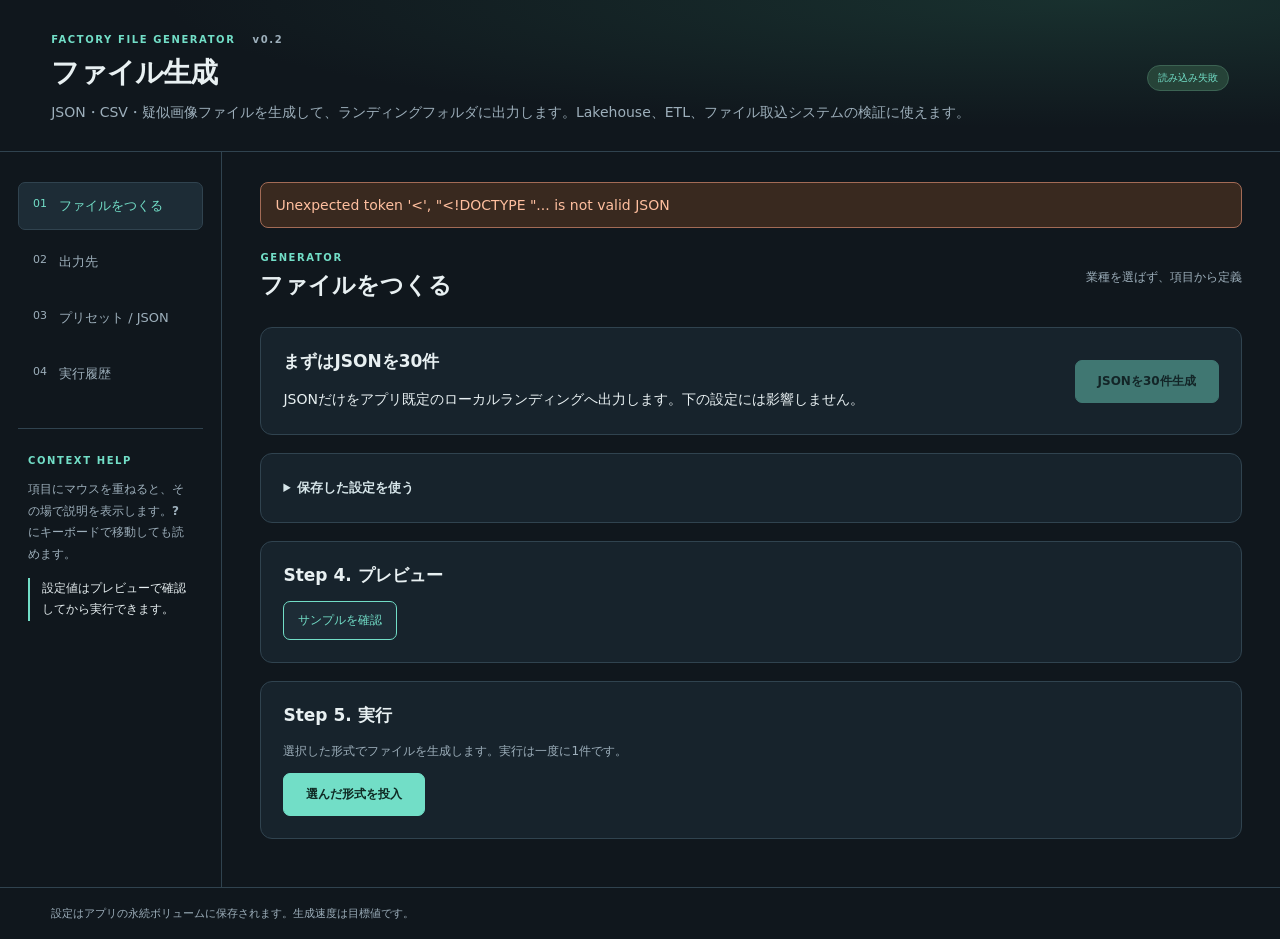
==== static/index.html @ d1dd8cc4 "ファイル投入形式を独立選択できるようにする" ====
<!doctype html>
<html lang="ja">
  <!-- 読解: 文字コード・表示幅・共通CSSと遅延実行JSを宣言する。本文の設定値や認証情報はここへ埋め込まない。 --><head>
    <meta charset="utf-8" />
    <meta name="viewport" content="width=device-width,initial-scale=1" />
    <title>Factory File Generator</title>
    <link rel="stylesheet" href="/static/style.css" />
    <script src="/static/app.js" defer></script>
  </head>
  <body>
    <!-- 読解: ツール名と接続表示の領域。health表示はブラウザーが取得した状態で更新する。 --><header>
      <div>
        <span class="eyebrow"
          >FACTORY FILE GENERATOR <span class="version">v0.2</span></span
        >
        <h1 id="title">ファイル生成</h1>
        <p id="subtitle">JSON・CSV・疑似画像ファイルを生成して、ランディングフォルダに出力します。Lakehouse、ETL、ファイル取込システムの検証に使えます。</p>
      </div>
      <span id="health" class="badge">接続中</span>
    </header>
    <div class="layout">
      <!-- 読解: data-tabと画面IDの対応で切り替えるナビと説明欄。実処理の開始とは分離する。 --><aside>
        <nav aria-label="メインメニュー">
          <button class="nav active" data-tab="generate">
            01 <span>ファイルをつくる</span></button
          ><button class="nav" data-tab="connections">
            02 <span>出力先</span></button
          ><button class="nav" data-tab="presets">
            03 <span>プリセット / JSON</span></button
          ><button class="nav" data-tab="history">
            04 <span>実行履歴</span>
          </button>
        </nav>
        <div class="aside-note">
          <span class="eyebrow">CONTEXT HELP</span>
          <p>
            項目にマウスを重ねると、その場で説明を表示します。<b>?</b>
            にキーボードで移動しても読めます。
          </p>
          <p id="contextHelp">設定値はプレビューで確認してから実行できます。</p>
        </div>
      </aside>
      <main>
        <!-- 読解: 非同期操作の成功・失敗通知を支援技術にも伝える。初期状態では空にしておく。 --><div id="notice" role="status" aria-live="polite"></div>
        <!-- 読解: プリセット読込み・動的生成条件・プレビュー・実行受付をまとめる。プレビューと投入を別ボタンにする。 --><section id="generate" class="tab active">
          <div class="section-head">
            <div>
              <span class="eyebrow">GENERATOR</span>
              <h2>ファイルをつくる</h2>
            </div>
            <span class="muted">業種を選ばず、項目から定義</span>
          </div>
          <div class="card quickstart">
            <div>
              <h3>まずはJSONを30件</h3>
              <p>JSONだけをアプリ既定のローカルランディングへ出力します。下の設定には影響しません。</p>
            </div>
            <button id="quickstart" class="primary" type="button" disabled>
              JSONを30件生成
            </button>
          </div>
          <details class="card">
            <summary>保存した設定を使う</summary>
          <div class="toolbar">
            <label
              class="compact hint"
              data-help="保存済みプリセットを読み込みます。画面の編集中の設定は置き換わります。"
              >プリセット<select id="presetSelect"></select></label
            ><button id="loadPreset">読み込む</button
            ><button id="resetRun" class="ghost">初期値</button
            ><button id="toPreset" class="ghost">この設定を保存…</button>
          </div>
          <p id="presetDetails" class="note" aria-live="polite"></p>
          </details>
          <!-- 読解: スキーマからJavaScriptが生成欄を構築する空の受け皿。既定のブラウザー送信ではなく操作関数で検証する。 --><form id="runForm" novalidate><div id="runEditor"></div></form>
          <section class="card" aria-labelledby="previewStep">
            <h3 id="previewStep">Step 4. プレビュー</h3>
            <p id="selectionSummary" class="muted" aria-live="polite"></p>
            <button id="preview" class="secondary" type="button">
              サンプルを確認
            </button>
            <div id="previewPanel" hidden>
              <h4>入力データのサンプル <span class="badge">書き込みなし</span></h4>
              <p id="previewNote"></p>
              <div id="previewFormats"></div>
              <div id="previewTable" class="table-scroll"></div>
              <details>
                <summary>生成条件とサンプルの詳細</summary>
                <pre id="previewJson"></pre>
              </details>
            </div>
          </section>
          <section class="card" aria-labelledby="runStep">
            <h3 id="runStep">Step 5. 実行</h3>
            <p class="muted">選択した形式でファイルを生成します。実行は一度に1件です。</p>
            <button id="start" class="primary" type="button">選んだ形式を投入</button>
          </section>
          <!-- 読解: 非同期ジョブの保存済み状態を表示する。受付と完了を区別するため独立した領域にする。 --><div id="currentJob" class="card" hidden></div>
        </section>
        <!-- 読解: 保存された出力先の一覧と編集。疎通試験は保存済みIDを使い、秘密値の再表示は行わない。 --><section id="connections" class="tab">
          <div class="section-head">
            <div>
              <span class="eyebrow">OUTPUT LOCATIONS</span>
              <h2>出力先プロファイル</h2>
            </div>
            <button id="newConnection">＋ 新しい出力先</button>
          </div>
          <p class="intro">
            出力先ごとに認証・通信条件を保存。実行プリセットとは分けて管理します。
          </p>
          <div id="connectionList" class="profile-list"></div>
          <div class="card">
            <div class="section-head">
              <h3 id="connectionTitle">出力先の編集</h3>
              <span class="badge">認証情報は暗号化保存</span>
            </div>
            <!-- 読解: 接続方式別スキーマから編集欄を作る受け皿。認証値はサーバーへ送る入力でありHTMLへ初期埋込みしない。 --><form id="connectionForm" novalidate></form>
            <div class="actionbar">
              <button id="saveConnection" class="primary">出力先を保存</button
              ><button id="testConnection">保存済みの接続をテスト</button
              ><button id="exportConnection" class="ghost">
                認証情報なしで書き出す
              </button>
            </div>
            <p id="secretState" class="muted"></p>
          </div>
          <details class="card">
            <summary>証明書・鍵・接続設定ファイルを配置</summary>
            <p class="muted">
              ファイルはアプリのconnection-files領域へ権限600で保存します。内容は読み戻せません。同じ名前は更新します。秘密鍵を含む場合はこの永続ボリュームも保護してください。
            </p>
            <div class="grid">
              <label
                class="hint"
                data-help="証明書PEMやSFTPのknown_hostsなどを選択します。1ファイル1MiBまで。"
                >接続用ファイル <span class="help" tabindex="0">?</span
                ><input id="connectionFile" type="file" /></label
              ><label
                class="hint"
                data-help="connection-filesからの相対パス。例: ca.pem、known_hosts。空欄は元のファイル名を使用します。"
                >配置名 <span class="help" tabindex="0">?</span
                ><input id="connectionFileName" placeholder="例: ca.pem"
              /></label>
            </div>
            <div class="actionbar">
              <button id="uploadConnectionFile">ファイルを配置</button
              ><span id="connectionFileResult" class="muted"></span>
            </div>
          </details>
          <!-- 読解: 選択した方式の注意事項を表示するだけの領域。接続許可や検証成功の代わりにはしない。 --><div class="card note" id="destinationAdvice"></div>
        </section>
        <!-- 読解: 宣言JSONの編集・取込み・保存・書出しを分離する。画面へ適用しただけでは実行しない。 --><section id="presets" class="tab">
          <div class="section-head">
            <div>
              <span class="eyebrow">REUSABLE CONFIGURATION</span>
              <h2>プリセットをつくる</h2>
            </div>
            <button id="refreshJson" class="ghost">
              画面の設定をJSONに反映
            </button>
          </div>
          <div class="card">
            <div class="grid">
              <label
                class="hint"
                data-help="保存するプリセットのID。英数字・ハイフン・下線、64文字以内。同じIDで保存すると更新します。"
                >プリセットID <span class="help" tabindex="0">?</span
                ><input
                  id="presetId"
                  value="my-preset"
                  pattern="[A-Za-z0-9_-]{1,64}" /></label
              ><label
                class="hint"
                data-help="このJSONを別のアプリへ移す場合は、接続IDに対応する出力先プロファイルを移動先でも設定してください。認証情報は含まれません。"
                >JSONファイルから読み込む
                <span class="help" tabindex="0">?</span
                ><input
                  id="importPreset"
                  type="file"
                  accept="application/json,.json"
              /></label>
            </div>
            <label
              class="hint"
              data-help="実行条件・任意パラメーター・データ項目・出力条件を丸ごと編集できます。「JSONを画面に適用」で検証してフォームへ反映します。保存前にこの内容を検証します。"
              >プリセットJSON <span class="help" tabindex="0">?</span
              ><textarea
                id="presetJson"
                class="code"
                spellcheck="false"
                rows="24"
              ></textarea>
            </label>
            <div class="actionbar">
              <button id="applyJson">JSONを画面に適用</button
              ><button id="savePreset" class="primary">
                JSONをプリセットとして保存</button
              ><button id="exportPreset">JSONを書き出す</button>
            </div>
            <p class="muted">
              出力先のIDを参照します。パスワードやトークンは出力先画面で設定してください。
            </p>
          </div>
        </section>
        <!-- 読解: 実行履歴と、stream専用の未配送再送を表示する。履歴の読出しと再送の副作用を別操作にする。 --><section id="history" class="tab">
          <div class="section-head">
            <div>
              <span class="eyebrow">実行履歴</span>
              <h2>実行履歴</h2>
            </div>
            <button id="refreshHistory">更新</button>
          </div>
          <!-- 読解: streamツールでだけ表示する配送待ちの集計と再送条件。再送件数には上限を設定する。 --><div id="outboxPanel" class="card" hidden>
            <h3>永続 outbox</h3>
            <pre id="outboxSummary"></pre>
            <div class="toolbar">
              <label>出力先<select id="retryConnection"></select></label
              ><label
                class="hint"
                data-help="この出力先の未配送データだけを再送します。上限1〜1000000件。初回送信時の本文形式とrecord_keyを維持します。"
                >再送上限件数<input
                  id="retryLimit"
                  type="number"
                  value="1000"
                  min="1"
                  max="1000000" /></label
              ><button id="retryOutbox">未配送分を再送</button>
            </div>
            <p class="muted">
              応答が失われた際は重複し得ます。受信側でrecord_keyによる重複排除を行ってください。
            </p>
          </div>
          <div id="historyList"></div>
        </section>
      </main>
    </div>
    <!-- 読解: 共通の文脈ヘルプを表示する浮動領域。非表示時は本文の操作を妨げない。 --><div id="tooltip" role="tooltip" hidden></div>
    <!-- 読解: 接続と生成を利用者が管理する前提を示す固定の案内。実行結果の証明ではない。 --><footer>
      設定はアプリの永続ボリュームに保存されます。生成速度は目標値です。
    </footer>
  </body>
</html>
---- static/style.css ----
/* 読解: 色・文字・寸法の共通基準。変数を介して各画面の見た目を揃える。 */:root {
  color-scheme: dark;
  --bg: #10171d;
  --panel: #17232c;
  --panel2: #1d2c36;
  --line: #30434f;
  --ink: #e8f0f2;
  --muted: #9dafbb;
  --accent: #72dec7;
  --warn: #f7c783;
  font-family: Inter, "Noto Sans JP", system-ui, sans-serif;
  font-size: 14px;
}
/* 読解: 幅と余白の計算をborder-boxへ統一し、入力欄のはみ出しを抑える。 */* {
  box-sizing: border-box;
}
body {
  margin: 0;
  background: var(--bg);
  color: var(--ink);
}
/* 読解: ヘッダーの情報階層と見出し。状態表示はDOM側で変更する。 */header {
  padding: 30px 4vw 26px;
  border-bottom: 1px solid var(--line);
  display: flex;
  justify-content: space-between;
  align-items: center;
  background: radial-gradient(ellipse at 85% 0, #20473e88, transparent 60%);
}
h1 {
  font-size: 28px;
  letter-spacing: -0.04em;
  margin: 8px 0;
}
h2 {
  font-size: 23px;
  margin: 6px 0;
}
h3 {
  font-size: 17px;
  margin: 0 0 14px;
}
p {
  line-height: 1.8;
}
.eyebrow {
  font-size: 10px;
  letter-spacing: 0.16em;
  color: var(--accent);
  font-weight: 700;
}
.version {
  margin-left: 12px;
  color: var(--muted);
}
header p {
  margin: 0;
  color: var(--muted);
}
/* 読解: ナビと本文の全体配置。狭い画面の変更は末尾のmedia条件で上書きする。 */.layout {
  display: grid;
  grid-template-columns: 222px minmax(0, 1fr);
  max-width: 1500px;
  margin: auto;
}
aside {
  padding: 30px 18px;
  border-right: 1px solid var(--line);
}
/* 読解: タブナビの配置と選択状態。activeはJavaScriptから付け替える。 */nav {
  display: grid;
  gap: 8px;
}
.nav {
  display: flex;
  gap: 12px;
  padding: 14px;
  text-align: left;
  border: 1px solid transparent;
  background: none;
  color: var(--muted);
  font-size: 11px;
}
.nav span {
  font-size: 13px;
}
.nav.active {
  background: var(--panel2);
  border-color: var(--line);
  color: var(--accent);
}
.aside-note {
  border-top: 1px solid var(--line);
  margin-top: 30px;
  padding: 24px 10px;
  color: var(--muted);
  font-size: 12px;
}
#contextHelp {
  color: var(--ink);
  border-left: 2px solid var(--accent);
  padding-left: 12px;
  overflow-wrap: anywhere;
}
main {
  padding: 30px clamp(16px, 3vw, 42px);
  min-width: 0;
}
/* 読解: セクション見出し・カード・入力グリッドの共通レイアウト。 */.section-head {
  display: flex;
  justify-content: space-between;
  align-items: center;
  gap: 16px;
  margin-bottom: 20px;
}
.card {
  padding: 22px;
  background: var(--panel);
  border: 1px solid var(--line);
  border-radius: 12px;
  margin-bottom: 18px;
}
.grid {
  display: grid;
  grid-template-columns: repeat(auto-fit, minmax(min(230px, 100%), 1fr));
  gap: 18px;
}
.control {
  min-width: 0;
}
label,
.field-label {
  display: block;
  font-size: 12px;
  font-weight: 500;
  color: #c7d6dc;
}
/* 読解: 入力部品の基礎表示。型ごとの例外とfocus・invalid表示を後続で補う。 */input,
select,
textarea {
  width: 100%;
  border: 1px solid var(--line);
  border-radius: 6px;
  background: #0e1a23;
  color: var(--ink);
  padding: 11px;
  margin-top: 8px;
  font: inherit;
  font-size: 13px;
  min-width: 0;
}
input[type="checkbox"] {
  width: 18px;
  height: 18px;
  margin: 0 8px 0 0;
  accent-color: var(--accent);
  vertical-align: middle;
}
input[type="file"] {
  padding: 8px;
}
textarea {
  resize: vertical;
  line-height: 1.6;
  font-family: ui-monospace, SFMono-Regular, monospace;
}
/* 読解: キーボード操作時の焦点と不正入力を視覚化し、通常状態と区別する。 */input:focus,
select:focus,
textarea:focus,
button:focus-visible,
.help:focus {
  outline: 2px solid var(--accent);
  outline-offset: 2px;
}
input:invalid,
textarea:invalid {
  border-color: #da826c;
}
/* 読解: 操作ボタンの基本形とhover・disabled状態。実際の多重実行抑止はJavaScript側が担う。 */button {
  cursor: pointer;
  background: var(--panel2);
  border: 1px solid var(--line);
  border-radius: 7px;
  color: var(--ink);
  padding: 10px 14px;
  font: inherit;
  font-size: 12px;
  white-space: normal;
}
button:hover {
  border-color: var(--accent);
  color: var(--accent);
}
button:disabled {
  opacity: 0.45;
  cursor: wait;
}
/* 読解: 主操作・補助操作・危険操作の強調差を定義する。見た目だけで権限を変えない。 */.primary {
  background: var(--accent);
  color: #0f2923;
  font-weight: 700;
  border-color: var(--accent);
  padding: 12px 22px;
}
.primary:hover {
  background: #a6f4e3;
  color: #0f2923;
}
.secondary {
  border-color: var(--accent);
  color: var(--accent);
}
.ghost {
  background: transparent;
  color: var(--muted);
}
.danger {
  color: #ffa58e;
}
/* 読解: 操作列の折返しとコンパクト入力の幅をまとめ、画面幅に追従させる。 */.toolbar,
.actionbar {
  display: flex;
  align-items: end;
  gap: 12px;
  flex-wrap: wrap;
}
.actionbar {
  margin: 20px 0;
  align-items: center;
}
.toolbar .compact {
  min-width: 220px;
  flex: 1;
}
.toolbar select {
  margin-top: 5px;
}
.toolbar label {
  flex: 1;
  min-width: 150px;
}
.muted {
  color: var(--muted);
  font-size: 12px;
  line-height: 1.7;
}
.intro {
  color: var(--muted);
  margin-top: -8px;
}
.badge {
  display: inline-block;
  background: #264338;
  color: var(--accent);
  border: 1px solid #3c6353;
  border-radius: 24px;
  font-size: 10px;
  padding: 5px 10px;
  white-space: nowrap;
}
/* 読解: 選択されたタブだけを表示する。非表示はデータ消去や処理停止を意味しない。 */.tab {
  display: none;
}
.tab.active {
  display: block;
}
/* 読解: ヘルプの操作点と浮動説明を表示する。マウス以外の焦点操作も併用する。 */.help {
  display: inline-flex;
  align-items: center;
  justify-content: center;
  border: 1px solid #5c7482;
  color: var(--muted);
  width: 16px;
  height: 16px;
  border-radius: 50%;
  font-size: 10px;
  margin-left: 6px;
  cursor: help;
}
.hint {
  position: relative;
}
.hint:hover > .field-label,
.hint:hover > label {
  color: var(--accent);
}
#tooltip {
  position: fixed;
  z-index: 1000;
  background: #e0f2ec;
  color: #17362d;
  border: 1px solid var(--accent);
  padding: 15px 17px;
  border-radius: 9px;
  box-shadow: 0 8px 40px #0008;
  max-width: min(390px, calc(100vw - 24px));
  font-size: 12px;
  line-height: 1.8;
  white-space: pre-wrap;
  overflow-wrap: anywhere;
  pointer-events: none;
}
/* 読解: 折畳み説明と項目編集カードの見出し・操作列を整える。 */details > summary {
  cursor: pointer;
  color: #d6e5e9;
  font-weight: 600;
  font-size: 13px;
  line-height: 1.8;
}
details[open] > summary {
  margin-bottom: 20px;
}
.subsection {
  grid-column: 1/-1;
  border-top: 1px solid var(--line);
  padding-top: 18px;
}
.field-card {
  border: 1px solid var(--line);
  border-radius: 8px;
  padding: 16px;
  margin-bottom: 12px;
  background: #121e27;
}
.field-head {
  display: grid;
  grid-template-columns: 1.2fr 1fr 1.25fr auto;
  gap: 12px;
  align-items: end;
  margin-bottom: 14px;
}
.field-actions {
  display: flex;
  gap: 5px;
  padding-bottom: 2px;
}
.field-actions button {
  padding: 9px;
}
.field-list {
  margin-top: 18px;
}
.json-hint {
  font-size: 10px;
  color: var(--muted);
  margin-top: 5px;
}
.checklabel {
  display: flex;
  align-items: center;
  margin: 12px 0;
  font-size: 12px;
}
/* 読解: 接続プロファイル一覧と選択表示。選択クラスはクライアント状態から反映する。 */.profile-list {
  display: grid;
  grid-template-columns: repeat(auto-fill, minmax(220px, 1fr));
  gap: 12px;
  margin-bottom: 20px;
}
.profile {
  padding: 15px;
  display: flex;
  flex-direction: column;
  gap: 10px;
  text-align: left;
}
.profile.active {
  border-color: var(--accent);
  background: #203930;
}
/* 読解: JSONなど整形済み出力の空白を保ち、横長の内容をスクロール可能にする。 */pre {
  font-size: 12px;
  line-height: 1.7;
  white-space: pre-wrap;
  overflow-wrap: anywhere;
  max-height: 500px;
  overflow: auto;
  background: #0c161e;
  border-radius: 6px;
  padding: 16px;
}
.code {
  font-size: 12px;
  tab-size: 2;
}
/* 読解: プレビュー表の横幅を制限せず、外側でスクロールを受け持つ。 */.table-scroll {
  overflow: auto;
  max-height: 350px;
}
table {
  border-collapse: collapse;
  width: 100%;
  font-size: 12px;
}
th,
td {
  text-align: left;
  padding: 10px;
  border-bottom: 1px solid var(--line);
  white-space: nowrap;
  max-width: 360px;
  overflow: hidden;
  text-overflow: ellipsis;
}
th {
  color: var(--accent);
  font-size: 11px;
}
/* 読解: 通知に内容がある場合だけ枠を表示し、error状態では失敗色へ切り替える。 */#notice:not(:empty) {
  border: 1px solid #527167;
  background: #1c352c;
  color: #b5f6dc;
  border-radius: 8px;
  padding: 14px;
  margin-bottom: 20px;
  white-space: pre-wrap;
  overflow-wrap: anywhere;
}
#notice.error {
  border-color: #a36b56;
  background: #39291f;
  color: #ffbf9f;
}
/* 読解: 進捗バーと統計表示。表示用割合は実行結果の意味と区別する。 */.job-progress {
  height: 6px;
  background: #0b171d;
  border-radius: 6px;
  overflow: hidden;
  margin: 14px 0;
}
.job-progress > div {
  height: 100%;
  background: var(--accent);
}
.stats {
  display: flex;
  gap: 30px;
  flex-wrap: wrap;
}
.stats b {
  display: block;
  font-size: 24px;
  color: var(--accent);
  margin-top: 5px;
}
.note {
  color: var(--muted);
  font-size: 12px;
  line-height: 1.8;
}
/* 読解: 固定案内と認証情報状態の文字表現を整える。 */footer {
  border-top: 1px solid var(--line);
  padding: 18px 4vw;
  color: var(--muted);
  font-size: 11px;
}
#secretState {
  overflow-wrap: anywhere;
}
[hidden] {
  display: none !important;
}
/* 読解: 十分な横幅では編集項目を多列化する。基礎ルールの宣言を変更せず条件付きで上書きする。 */@media (min-width: 1100px) {
  .grid {
    grid-template-columns: repeat(3, minmax(0, 1fr));
  }
}
/* 読解: 狭い画面ではナビ・操作列・フォームを縦寄せにし、横溢れを抑える。 */@media (max-width: 760px) {
  header {
    padding: 20px;
  }
  h1 {
    font-size: 23px;
  }
  .layout {
    display: block;
  }
  aside {
    padding: 12px 16px;
    border-right: 0;
    border-bottom: 1px solid var(--line);
  }
  nav {
    display: flex;
    overflow-x: auto;
  }
  .nav {
    padding: 10px;
    flex-shrink: 0;
  }
  .nav span {
    font-size: 11px;
  }
  .aside-note {
    display: none;
  }
  main {
    padding: 22px 16px;
  }
  .section-head {
    align-items: start;
  }
  .section-head > .muted {
    display: none;
  }
  .card {
    padding: 16px;
  }
  .field-head {
    grid-template-columns: 1fr 1fr;
  }
  .field-head > .control:first-child {
    grid-column: 1/-1;
  }
  .field-actions {
    grid-column: 1/-1;
  }
  .toolbar {
    align-items: center;
  }
  .toolbar .compact {
    min-width: 150px;
  }
  .actionbar .muted {
    width: 100%;
  }
}

/* 読解: プリセット説明の改行を保ち、空欄や長文でもカード内で読めるようにする。 */#presetDetails {
  white-space: pre-wrap;
  border-left: 2px solid var(--accent);
  padding: 10px 18px;
  line-height: 1.9;
  background: var(--panel);
  border-radius: 6px;
}

/* 初回の出力と複数形式の選択を、狭い画面でも見失わない。 */
.quickstart {
  display: flex;
  flex-wrap: wrap;
  align-items: center;
  justify-content: space-between;
  gap: 1rem;
}
.quickstart p { margin-bottom: 0; }
.format-option {
  display: flex;
  flex-direction: row;
  align-items: center;
  gap: .5rem;
}
.format-option input { width: auto; }
#runEditor details details { margin-top: .75rem; }
#previewPanel { margin-top: 1rem; }


/* 形式ごとのチェックと単独選択を隣り合わせに置く。 */
.format-choices { grid-template-columns: repeat(auto-fit, minmax(10rem, 1fr)); }
.format-card {
  display: flex;
  flex-direction: column;
  gap: .5rem;
  padding: .75rem;
  border: 1px solid var(--line);
  border-radius: .5rem;
}
.format-preview { margin-top: .75rem; }
.format-preview h5 { margin-bottom: .25rem; }
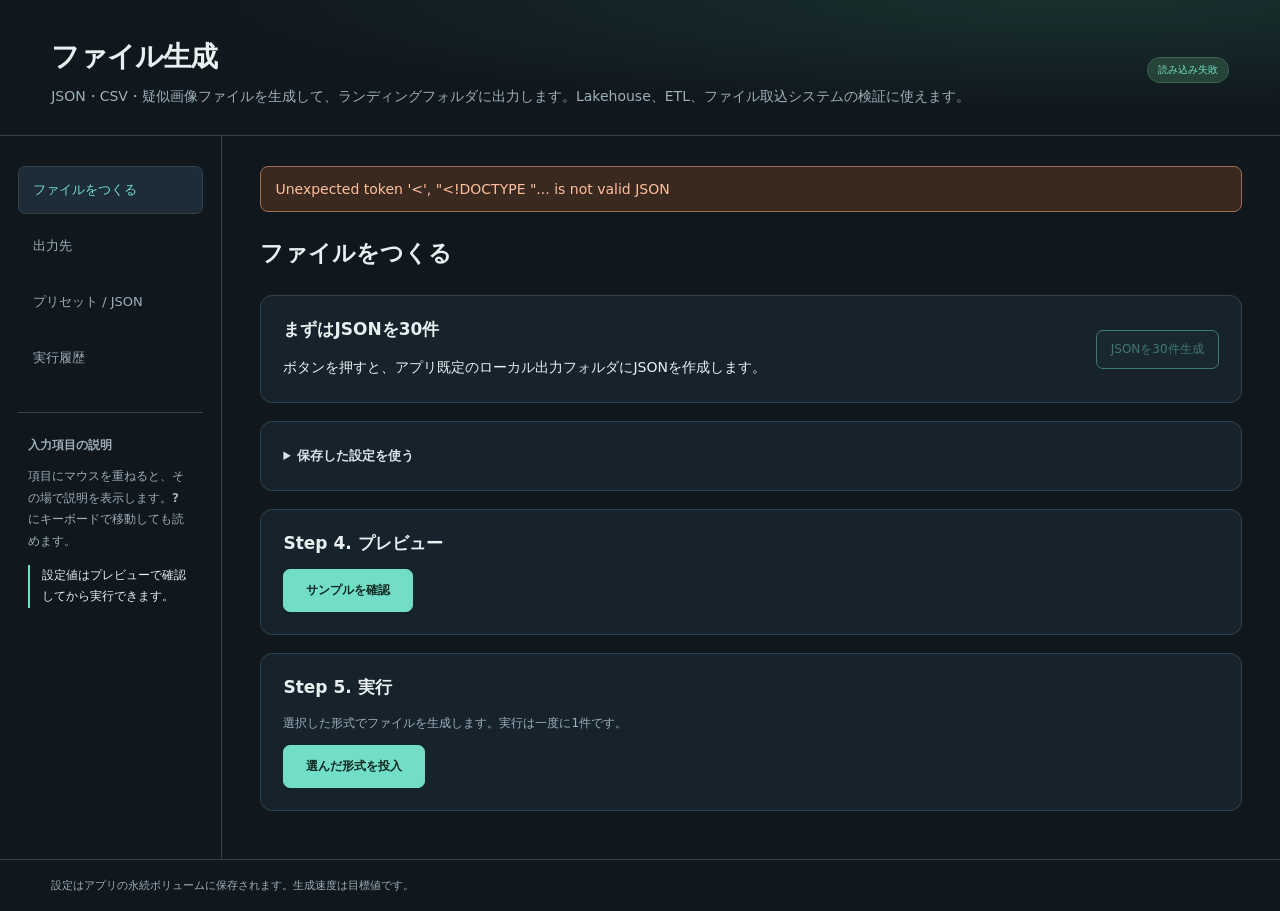
==== commit f059a29a: "基本設定と詳細設定で操作画面を整理" ====
--- a/static/index.html
+++ b/static/index.html
@@ -10,9 +10,6 @@
   <body>
     <!-- 読解: ツール名と接続表示の領域。health表示はブラウザーが取得した状態で更新する。 --><header>
       <div>
-        <span class="eyebrow"
-          >FACTORY FILE GENERATOR <span class="version">v0.2</span></span
-        >
         <h1 id="title">ファイル生成</h1>
         <p id="subtitle">JSON・CSV・疑似画像ファイルを生成して、ランディングフォルダに出力します。Lakehouse、ETL、ファイル取込システムの検証に使えます。</p>
       </div>
@@ -22,17 +19,17 @@
       <!-- 読解: data-tabと画面IDの対応で切り替えるナビと説明欄。実処理の開始とは分離する。 --><aside>
         <nav aria-label="メインメニュー">
           <button class="nav active" data-tab="generate">
-            01 <span>ファイルをつくる</span></button
+            <span>ファイルをつくる</span></button
           ><button class="nav" data-tab="connections">
-            02 <span>出力先</span></button
+            <span>出力先</span></button
           ><button class="nav" data-tab="presets">
-            03 <span>プリセット / JSON</span></button
+            <span>プリセット / JSON</span></button
           ><button class="nav" data-tab="history">
-            04 <span>実行履歴</span>
+            <span>実行履歴</span>
           </button>
         </nav>
         <div class="aside-note">
-          <span class="eyebrow">CONTEXT HELP</span>
+          <strong>入力項目の説明</strong>
           <p>
             項目にマウスを重ねると、その場で説明を表示します。<b>?</b>
             にキーボードで移動しても読めます。
@@ -45,17 +42,15 @@
         <!-- 読解: プリセット読込み・動的生成条件・プレビュー・実行受付をまとめる。プレビューと投入を別ボタンにする。 --><section id="generate" class="tab active">
           <div class="section-head">
             <div>
-              <span class="eyebrow">GENERATOR</span>
               <h2>ファイルをつくる</h2>
             </div>
-            <span class="muted">業種を選ばず、項目から定義</span>
           </div>
           <div class="card quickstart">
             <div>
               <h3>まずはJSONを30件</h3>
-              <p>JSONだけをアプリ既定のローカルランディングへ出力します。下の設定には影響しません。</p>
-            </div>
-            <button id="quickstart" class="primary" type="button" disabled>
+              <p>ボタンを押すと、アプリ既定のローカル出力フォルダにJSONを作成します。</p>
+            </div>
+            <button id="quickstart" class="secondary" type="button" disabled>
               JSONを30件生成
             </button>
           </div>
@@ -65,8 +60,8 @@
             <label
               class="compact hint"
               data-help="保存済みプリセットを読み込みます。画面の編集中の設定は置き換わります。"
-              >プリセット<select id="presetSelect"></select></label
-            ><button id="loadPreset">読み込む</button
+              >ひな型（プリセット）<select id="presetSelect"></select></label
+            ><button id="loadPreset">ひな型を読み込む</button
             ><button id="resetRun" class="ghost">初期値</button
             ><button id="toPreset" class="ghost">この設定を保存…</button>
           </div>
@@ -76,14 +71,14 @@
           <section class="card" aria-labelledby="previewStep">
             <h3 id="previewStep">Step 4. プレビュー</h3>
             <p id="selectionSummary" class="muted" aria-live="polite"></p>
-            <button id="preview" class="secondary" type="button">
+            <button id="preview" class="primary" type="button">
               サンプルを確認
             </button>
             <div id="previewPanel" hidden>
               <h4>入力データのサンプル <span class="badge">書き込みなし</span></h4>
               <p id="previewNote"></p>
               <div id="previewFormats"></div>
-              <div id="previewTable" class="table-scroll"></div>
+              <div id="previewTable" class="table-scroll" tabindex="0" role="region" aria-label="生成データの見本"></div>
               <details>
                 <summary>生成条件とサンプルの詳細</summary>
                 <pre id="previewJson"></pre>
--- a/static/style.css
+++ b/static/style.css
@@ -567,3 +567,24 @@
 }
 .format-preview { margin-top: .75rem; }
 .format-preview h5 { margin-bottom: .25rem; }
+
+.advanced-stack.grid {
+  display: block;
+}
+.advanced-stack > .card {
+  margin-bottom: 10px;
+}
+.advanced-stack > .card:last-child {
+  margin-bottom: 0;
+}
+
+@media (max-width: 520px) {
+  nav {
+    display: grid;
+    grid-template-columns: repeat(2, minmax(0, 1fr));
+  }
+  .nav {
+    min-width: 0;
+    white-space: normal;
+  }
+}
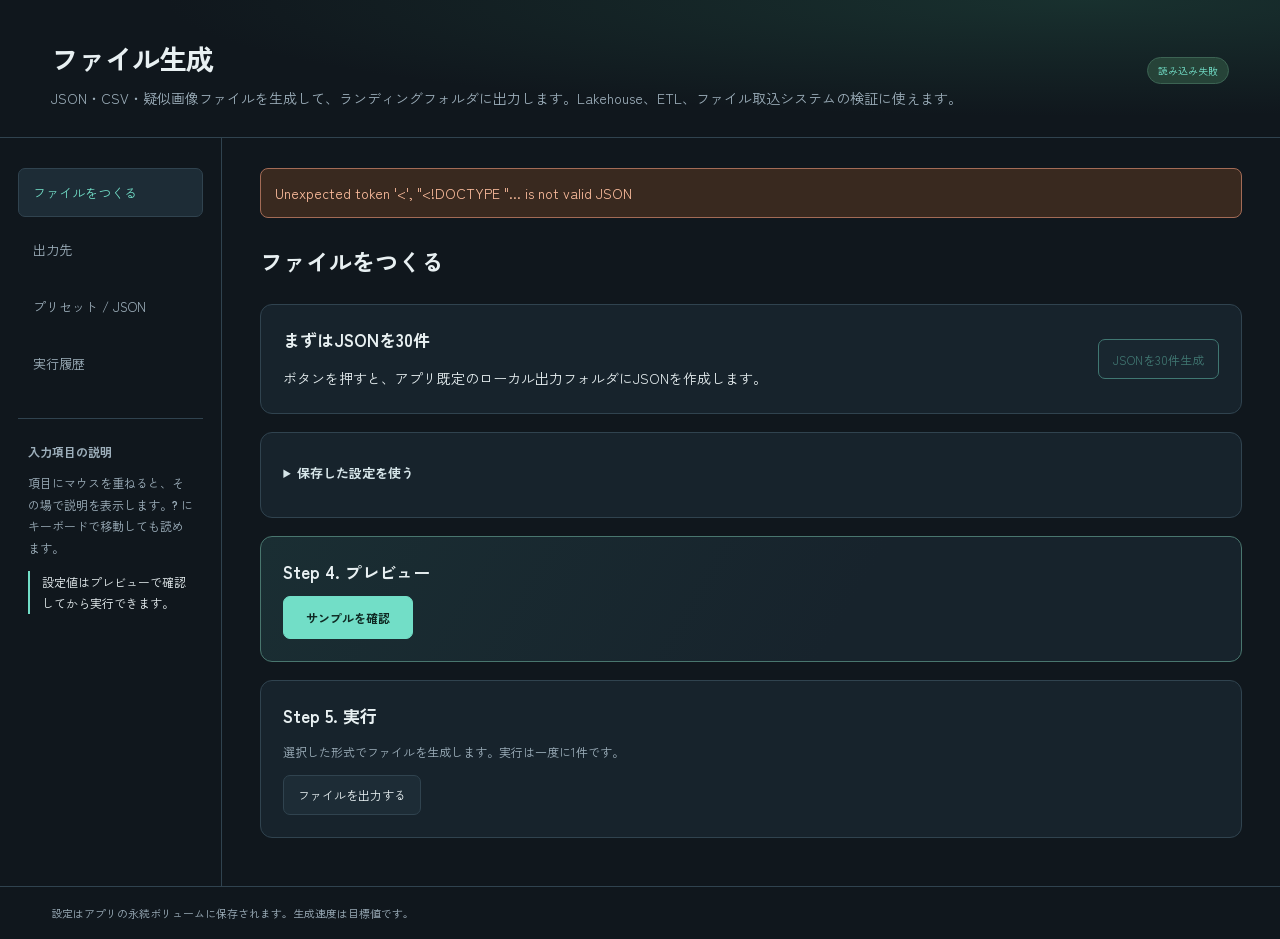
==== commit b2e89676: "注釈付き操作ガイドと日本語の画面表示を整える" ====
--- a/static/index.html
+++ b/static/index.html
@@ -68,7 +68,7 @@
           <p id="presetDetails" class="note" aria-live="polite"></p>
           </details>
           <!-- 読解: スキーマからJavaScriptが生成欄を構築する空の受け皿。既定のブラウザー送信ではなく操作関数で検証する。 --><form id="runForm" novalidate><div id="runEditor"></div></form>
-          <section class="card" aria-labelledby="previewStep">
+          <section class="card preview-step" aria-labelledby="previewStep">
             <h3 id="previewStep">Step 4. プレビュー</h3>
             <p id="selectionSummary" class="muted" aria-live="polite"></p>
             <button id="preview" class="primary" type="button">
@@ -85,10 +85,10 @@
               </details>
             </div>
           </section>
-          <section class="card" aria-labelledby="runStep">
+          <section class="card run-step" aria-labelledby="runStep">
             <h3 id="runStep">Step 5. 実行</h3>
             <p class="muted">選択した形式でファイルを生成します。実行は一度に1件です。</p>
-            <button id="start" class="primary" type="button">選んだ形式を投入</button>
+            <button id="start" type="button">ファイルを出力する</button>
           </section>
           <!-- 読解: 非同期ジョブの保存済み状態を表示する。受付と完了を区別するため独立した領域にする。 --><div id="currentJob" class="card" hidden></div>
         </section>
--- a/static/style.css
+++ b/static/style.css
@@ -1,3 +1,17 @@
+@font-face {
+  font-family: "Zen Kaku Gothic New";
+  src: url("/static/fonts/zen-kaku-gothic-new-regular.woff2") format("woff2");
+  font-style: normal;
+  font-weight: 400 500;
+  font-display: swap;
+}
+@font-face {
+  font-family: "Zen Kaku Gothic New";
+  src: url("/static/fonts/zen-kaku-gothic-new-bold.woff2") format("woff2");
+  font-style: normal;
+  font-weight: 600 800;
+  font-display: swap;
+}
 /* 読解: 色・文字・寸法の共通基準。変数を介して各画面の見た目を揃える。 */:root {
   color-scheme: dark;
   --bg: #10171d;
@@ -8,7 +22,7 @@
   --muted: #9dafbb;
   --accent: #72dec7;
   --warn: #f7c783;
-  font-family: Inter, "Noto Sans JP", system-ui, sans-serif;
+  font-family: "Zen Kaku Gothic New", "Hiragino Sans", "Yu Gothic", "Meiryo", system-ui, sans-serif;
   font-size: 14px;
 }
 /* 読解: 幅と余白の計算をborder-boxへ統一し、入力欄のはみ出しを抑える。 */* {
@@ -162,7 +176,7 @@
 textarea {
   resize: vertical;
   line-height: 1.6;
-  font-family: ui-monospace, SFMono-Regular, monospace;
+  font-family: ui-monospace, SFMono-Regular, Consolas, "Zen Kaku Gothic New", "Yu Gothic", monospace;
 }
 /* 読解: キーボード操作時の焦点と不正入力を視覚化し、通常状態と区別する。 */input:focus,
 select:focus,
@@ -588,3 +602,67 @@
     white-space: normal;
   }
 }
+
+header {
+  gap: 16px;
+}
+header > div {
+  min-width: 0;
+}
+header > .badge {
+  flex-shrink: 0;
+}
+.nav {
+  min-height: 44px;
+  font-size: 13px;
+  align-items: center;
+}
+#generate button,
+#generate summary {
+  min-height: 40px;
+}
+#generate summary {
+  padding-block: 8px;
+  line-height: 1.6;
+}
+#generate summary:focus-visible,
+#generate .table-scroll:focus-visible {
+  outline: 2px solid var(--accent);
+  outline-offset: 3px;
+}
+.preview-step {
+  border-color: #49766e;
+  background: linear-gradient(120deg, #1a2e33, var(--panel) 60%);
+}
+.preview-step h3 {
+  margin-bottom: 6px;
+}
+.preview-step .muted {
+  margin-top: 0;
+}
+.run-step .actionbar {
+  margin: 12px 0;
+}
+@media (max-width: 520px) {
+  header {
+    flex-direction: column;
+    align-items: flex-start;
+    gap: 10px;
+  }
+  #generate .toolbar > label {
+    flex-basis: 100%;
+  }
+}
+
+.file-basics {
+  display: grid;
+  grid-template-columns: repeat(auto-fit, minmax(min(100%, 18rem), 1fr));
+  gap: 16px;
+  margin-bottom: 18px;
+}
+.file-basics > .card {
+  margin-bottom: 0;
+}
+.file-basics .grid {
+  grid-template-columns: minmax(0, 1fr);
+}
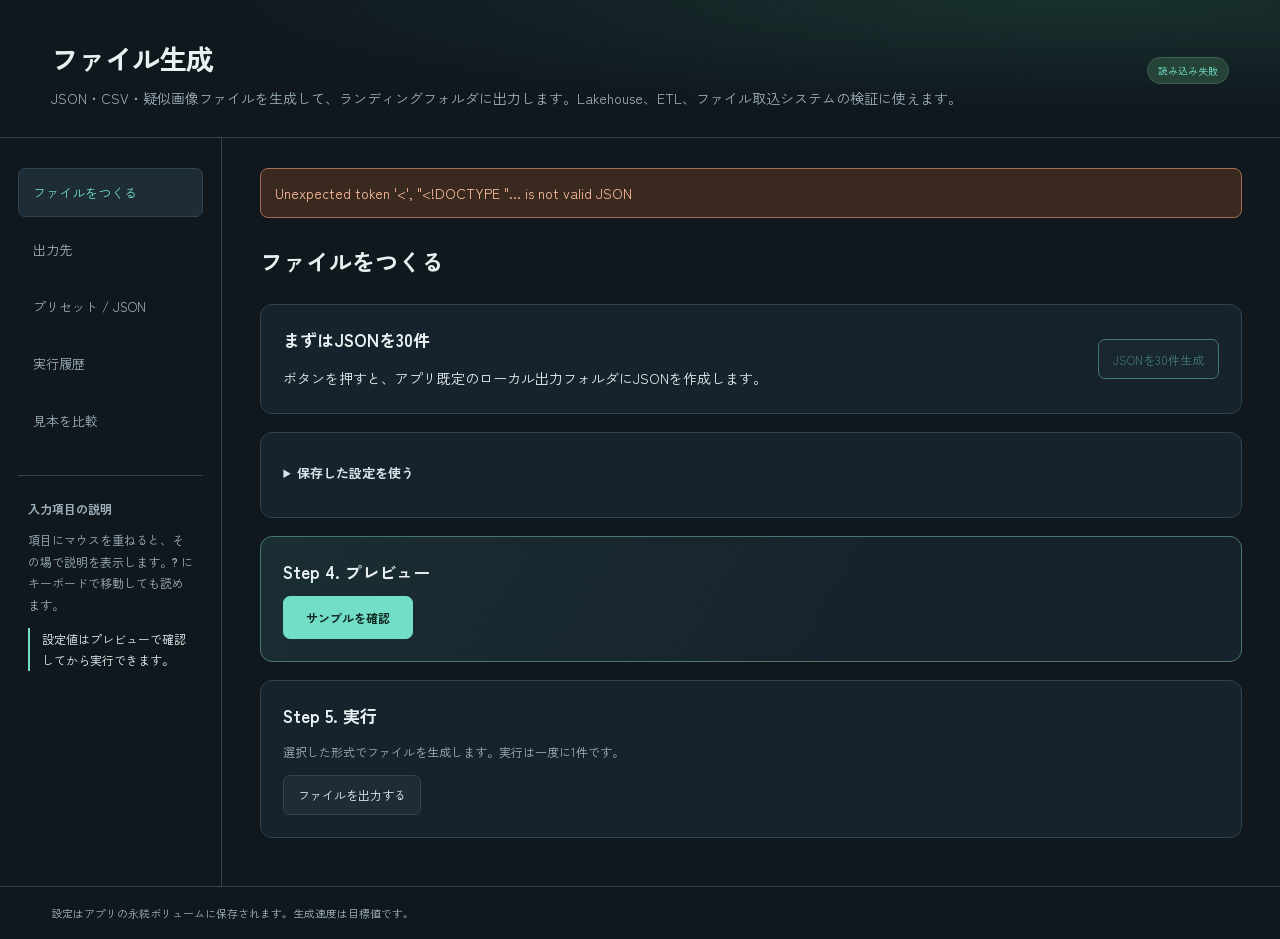
==== commit a7efae1e: "Add searchable presets and side-by-side preview comparison" ====
--- a/static/index.html
+++ b/static/index.html
@@ -5,6 +5,7 @@
     <meta name="viewport" content="width=device-width,initial-scale=1" />
     <title>Factory File Generator</title>
     <link rel="stylesheet" href="/static/style.css" />
+    <script src="/static/comparison.js" defer></script>
     <script src="/static/app.js" defer></script>
   </head>
   <body>
@@ -27,6 +28,7 @@
           ><button class="nav" data-tab="history">
             <span>実行履歴</span>
           </button>
+          <button class="nav" type="button" data-tab="comparison">見本を比較</button>
         </nav>
         <div class="aside-note">
           <strong>入力項目の説明</strong>
@@ -65,7 +67,14 @@
             ><button id="resetRun" class="ghost">初期値</button
             ><button id="toPreset" class="ghost">この設定を保存…</button>
           </div>
-          <p id="presetDetails" class="note" aria-live="polite"></p>
+          <div class="preset-scenario">
+            <strong>どんな状況のひな型か</strong>
+            <p id="presetScenario" aria-live="polite"></p>
+          </div>
+          <details id="presetDetailsPanel" class="preset-help">
+            <summary>生成内容・確認すること・実行前の条件</summary>
+            <p id="presetDetails" class="note"></p>
+          </details>
           </details>
           <!-- 読解: スキーマからJavaScriptが生成欄を構築する空の受け皿。既定のブラウザー送信ではなく操作関数で検証する。 --><form id="runForm" novalidate><div id="runEditor"></div></form>
           <section class="card preview-step" aria-labelledby="previewStep">
@@ -155,16 +164,23 @@
             </button>
           </div>
           <div class="card">
+            <section id="presetMetadata" aria-label="ひな型を保存">
+              <h3>ひな型を保存</h3>
+              <p class="muted">新しく保存するときは、既存のひな型と異なるIDを使います。</p>
+              <div class="preset-metadata-fields">
+                <div class="control"><label for="presetId">プリセットID</label>
+                  <input id="presetId" maxlength="64" placeholder="my-preset" />
+                </div>
+                <div class="control"><label for="presetDisplayName">ひな型の表示名（任意）</label>
+                  <input id="presetDisplayName" maxlength="120" placeholder="今の名前を使う場合は空欄" />
+                </div>
+              </div>
+              <label for="presetPurpose">想定する状況（任意）</label>
+              <textarea id="presetPurpose" maxlength="1000" rows="2" placeholder="何を試すのか、結果のどこを見るのか"></textarea>
+              <button id="savePreset" class="primary" type="button">ひな型として保存</button>
+            </section>
             <div class="grid">
               <label
-                class="hint"
-                data-help="保存するプリセットのID。英数字・ハイフン・下線、64文字以内。同じIDで保存すると更新します。"
-                >プリセットID <span class="help" tabindex="0">?</span
-                ><input
-                  id="presetId"
-                  value="my-preset"
-                  pattern="[A-Za-z0-9_-]{1,64}" /></label
-              ><label
                 class="hint"
                 data-help="このJSONを別のアプリへ移す場合は、接続IDに対応する出力先プロファイルを移動先でも設定してください。認証情報は含まれません。"
                 >JSONファイルから読み込む
@@ -187,10 +203,8 @@
               ></textarea>
             </label>
             <div class="actionbar">
-              <button id="applyJson">JSONを画面に適用</button
-              ><button id="savePreset" class="primary">
-                JSONをプリセットとして保存</button
-              ><button id="exportPreset">JSONを書き出す</button>
+              <button id="applyJson">JSONを画面に適用</button>
+              <button id="exportPreset">JSONを書き出す</button>
             </div>
             <p class="muted">
               出力先のIDを参照します。パスワードやトークンは出力先画面で設定してください。
@@ -227,6 +241,58 @@
           </div>
           <div id="historyList"></div>
         </section>
+        <section id="comparison" class="tab" aria-labelledby="comparisonTitle">
+          <h2 id="comparisonTitle">見本を比較</h2>
+          <p class="muted">ファイル形式、件数、分割と取り込み完了の設定を比べます。 ここではファイル出力、DBへの書き込み、配信を行いません。</p>
+          <section class="card" aria-labelledby="comparisonCatalogTitle">
+            <h3 id="comparisonCatalogTitle">ひな型を探す</h3>
+            <div class="comparison-controls">
+              <label class="comparison-search" for="comparisonSearch">
+                名前・ID・用途
+                <input id="comparisonSearch" type="search" placeholder="例：正常、異常、設備" />
+              </label>
+              <label class="comparison-check">
+                <input id="comparisonFavoritesOnly" type="checkbox" />
+                お気に入りのみ
+              </label>
+            </div>
+            <p id="comparisonMatches" class="muted" aria-live="polite"></p>
+            <ul id="comparisonCatalog" class="comparison-catalog" aria-label="比較に選べるひな型"></ul>
+          </section>
+          <section class="card" aria-labelledby="comparisonRunTitle">
+            <h3 id="comparisonRunTitle">比較する条件</h3>
+            <label class="comparison-check">
+              <input id="comparisonCurrent" type="checkbox" />
+              編集中の設定を含める
+            </label>
+            <p id="comparisonCount" class="muted"></p>
+            <ul id="comparisonSelection" class="comparison-selection" aria-label="選んだひな型"></ul>
+            <div class="comparison-actions">
+              <button id="comparisonRun" type="button" class="primary" disabled>見本を比較</button>
+              <button id="comparisonClear" type="button" disabled>選択を解除</button>
+              <button id="comparisonStop" type="button" hidden>残りを中止</button>
+            </div>
+            <p id="comparisonStatus" class="muted" role="status"></p>
+          </section>
+          <section id="comparisonResults" class="card" aria-labelledby="comparisonResultsTitle" hidden>
+            <h3 id="comparisonResultsTitle">比較結果</h3>
+            <p class="muted">プレビュー時点の設定と見本の集計です。実行時の性能・到達・書き込みは別途確認します。</p>
+            <div class="comparison-controls">
+              <label class="comparison-check">
+                <input id="comparisonDifferences" type="checkbox" />
+                差がある項目だけ
+              </label>
+              <div class="comparison-actions">
+                <button id="comparisonCSV" type="button">CSVを保存</button>
+                <button id="comparisonJSON" type="button">JSONを保存</button>
+              </div>
+            </div>
+            <p id="comparisonDelta" class="muted" aria-live="polite"></p>
+            <div class="comparison-table" tabindex="0" role="region" aria-label="比較結果の表">
+              <table><thead></thead><tbody></tbody></table>
+            </div>
+          </section>
+        </section>
       </main>
     </div>
     <!-- 読解: 共通の文脈ヘルプを表示する浮動領域。非表示時は本文の操作を妨げない。 --><div id="tooltip" role="tooltip" hidden></div>
--- a/static/style.css
+++ b/static/style.css
@@ -666,3 +666,130 @@
 .file-basics .grid {
   grid-template-columns: minmax(0, 1fr);
 }
+
+.preset-scenario {
+  margin: 12px 0;
+  padding: 10px 12px;
+  border-left: 2px solid var(--accent);
+  border-radius: 4px;
+  background: var(--panel2);
+  overflow-wrap: anywhere;
+}
+.preset-scenario p {
+  margin: 4px 0 0;
+  white-space: pre-wrap;
+}
+
+#presetMetadata {
+  margin-bottom: 18px;
+}
+#presetMetadata > label,
+#presetMetadata > button {
+  margin-top: 12px;
+}
+
+.preset-metadata-fields {
+  display: grid;
+  grid-template-columns: repeat(auto-fit, minmax(min(250px, 100%), 1fr));
+  gap: 12px 18px;
+}
+
+/* ひな型カタログとプレビュー比較 */
+#comparison[hidden],
+#comparison [hidden] {
+  display: none;
+}
+.comparison-controls,
+.comparison-actions,
+.comparison-selection {
+  display: flex;
+  flex-wrap: wrap;
+  align-items: center;
+  gap: 8px 12px;
+}
+.comparison-search {
+  flex: 1 1 230px;
+  min-width: 0;
+}
+.comparison-check {
+  display: inline-flex;
+  align-items: center;
+  gap: 8px;
+}
+.comparison-check input,
+.comparison-catalog input {
+  width: auto;
+  min-width: 1rem;
+  flex: 0 0 auto;
+  accent-color: #76dacc;
+}
+.comparison-catalog,
+.comparison-selection {
+  list-style: none;
+  margin: 8px 0 14px;
+  padding: 0;
+}
+.comparison-catalog {
+  max-height: 23rem;
+  overflow: auto;
+  scrollbar-gutter: stable;
+}
+.comparison-catalog > li {
+  display: flex;
+  flex-wrap: wrap;
+  align-items: flex-start;
+  gap: 8px 12px;
+  border-top: 1px solid var(--line, #37525f);
+  padding: 10px 2px;
+  overflow-wrap: anywhere;
+}
+.comparison-catalog label {
+  flex: 1 1 230px;
+  display: flex;
+  align-items: flex-start;
+  gap: 8px;
+  min-width: 0;
+}
+.comparison-catalog label > span {
+  min-width: 0;
+}
+.comparison-catalog small,
+.comparison-table small,
+.comparison-scenario {
+  display: block;
+  color: var(--muted, #a9bcc7);
+}
+.comparison-scenario {
+  margin-top: 4px;
+}
+.comparison-catalog button,
+.comparison-actions button {
+  max-width: 100%;
+  white-space: normal;
+}
+.comparison-catalog button[aria-pressed="true"],
+.comparison-selection li {
+  border: 1px solid #66b4ac;
+  border-radius: 8px;
+  background: rgba(59, 178, 160, 0.15);
+}
+.comparison-selection li {
+  padding: 4px 8px;
+  overflow-wrap: anywhere;
+  min-width: 0;
+  max-width: 100%;
+}
+.comparison-table {
+  overflow: auto;
+  margin-top: 14px;
+}
+.comparison-table table {
+  min-width: 480px;
+}
+.comparison-table th {
+  min-width: 128px;
+  overflow-wrap: anywhere;
+}
+.comparison-table .comparison-changed {
+  background: rgba(59, 178, 160, 0.14);
+}
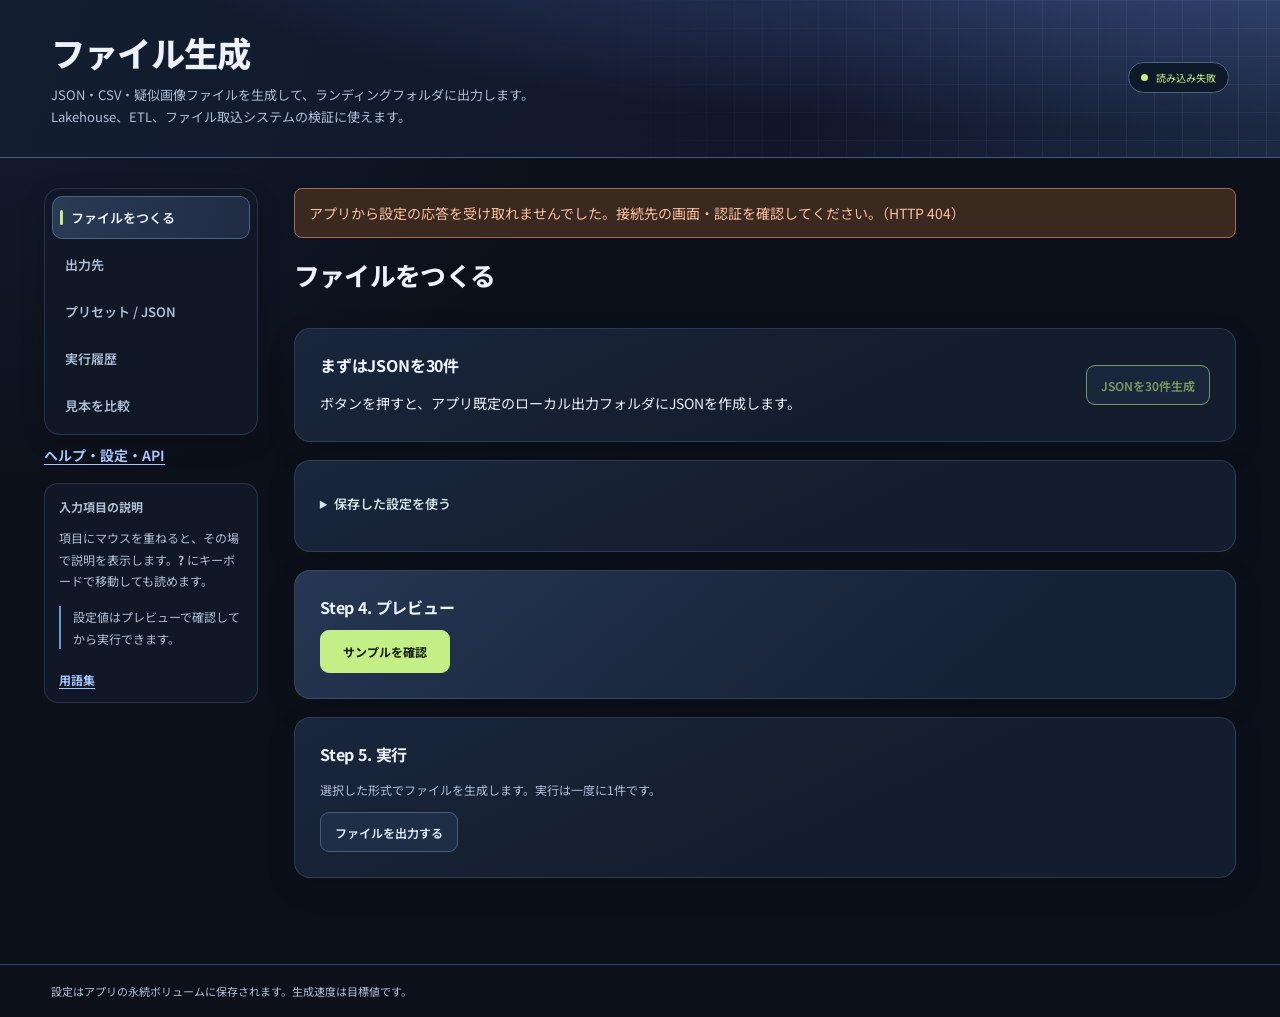
==== commit 58db609e: "Improve product documentation, validation and operations" ====
--- a/static/index.html
+++ b/static/index.html
@@ -1,15 +1,17 @@
 <!doctype html>
 <html lang="ja">
-  <!-- 読解: 文字コード・表示幅・共通CSSと遅延実行JSを宣言する。本文の設定値や認証情報はここへ埋め込まない。 --><head>
+  <head>
     <meta charset="utf-8" />
     <meta name="viewport" content="width=device-width,initial-scale=1" />
     <title>Factory File Generator</title>
     <link rel="stylesheet" href="/static/style.css" />
+    <link rel="stylesheet" href="/static/help.css" />
     <script src="/static/comparison.js" defer></script>
+    <script src="/static/api-client.js" defer></script>
     <script src="/static/app.js" defer></script>
   </head>
   <body>
-    <!-- 読解: ツール名と接続表示の領域。health表示はブラウザーが取得した状態で更新する。 --><header>
+    <header>
       <div>
         <h1 id="title">ファイル生成</h1>
         <p id="subtitle">JSON・CSV・疑似画像ファイルを生成して、ランディングフォルダに出力します。Lakehouse、ETL、ファイル取込システムの検証に使えます。</p>
@@ -17,7 +19,7 @@
       <span id="health" class="badge">接続中</span>
     </header>
     <div class="layout">
-      <!-- 読解: data-tabと画面IDの対応で切り替えるナビと説明欄。実処理の開始とは分離する。 --><aside>
+      <aside>
         <nav aria-label="メインメニュー">
           <button class="nav active" data-tab="generate">
             <span>ファイルをつくる</span></button
@@ -30,6 +32,7 @@
           </button>
           <button class="nav" type="button" data-tab="comparison">見本を比較</button>
         </nav>
+        <a class="help-entry" href="/help/">ヘルプ・設定・API</a>
         <div class="aside-note">
           <strong>入力項目の説明</strong>
           <p>
@@ -37,11 +40,12 @@
             にキーボードで移動しても読めます。
           </p>
           <p id="contextHelp">設定値はプレビューで確認してから実行できます。</p>
+          <a class="help-entry" href="/help/glossary.html">用語集</a>
         </div>
       </aside>
       <main>
-        <!-- 読解: 非同期操作の成功・失敗通知を支援技術にも伝える。初期状態では空にしておく。 --><div id="notice" role="status" aria-live="polite"></div>
-        <!-- 読解: プリセット読込み・動的生成条件・プレビュー・実行受付をまとめる。プレビューと投入を別ボタンにする。 --><section id="generate" class="tab active">
+        <div id="notice" role="status" aria-live="polite"></div>
+        <section id="generate" class="tab active">
           <div class="section-head">
             <div>
               <h2>ファイルをつくる</h2>
@@ -76,7 +80,7 @@
             <p id="presetDetails" class="note"></p>
           </details>
           </details>
-          <!-- 読解: スキーマからJavaScriptが生成欄を構築する空の受け皿。既定のブラウザー送信ではなく操作関数で検証する。 --><form id="runForm" novalidate><div id="runEditor"></div></form>
+          <form id="runForm" novalidate><div id="runEditor"></div></form>
           <section class="card preview-step" aria-labelledby="previewStep">
             <h3 id="previewStep">Step 4. プレビュー</h3>
             <p id="selectionSummary" class="muted" aria-live="polite"></p>
@@ -99,9 +103,9 @@
             <p class="muted">選択した形式でファイルを生成します。実行は一度に1件です。</p>
             <button id="start" type="button">ファイルを出力する</button>
           </section>
-          <!-- 読解: 非同期ジョブの保存済み状態を表示する。受付と完了を区別するため独立した領域にする。 --><div id="currentJob" class="card" hidden></div>
-        </section>
-        <!-- 読解: 保存された出力先の一覧と編集。疎通試験は保存済みIDを使い、秘密値の再表示は行わない。 --><section id="connections" class="tab">
+          <div id="currentJob" class="card" hidden></div>
+        </section>
+        <section id="connections" class="tab">
           <div class="section-head">
             <div>
               <span class="eyebrow">OUTPUT LOCATIONS</span>
@@ -118,7 +122,7 @@
               <h3 id="connectionTitle">出力先の編集</h3>
               <span class="badge">認証情報は暗号化保存</span>
             </div>
-            <!-- 読解: 接続方式別スキーマから編集欄を作る受け皿。認証値はサーバーへ送る入力でありHTMLへ初期埋込みしない。 --><form id="connectionForm" novalidate></form>
+            <form id="connectionForm" novalidate></form>
             <div class="actionbar">
               <button id="saveConnection" class="primary">出力先を保存</button
               ><button id="testConnection">保存済みの接続をテスト</button
@@ -151,9 +155,9 @@
               ><span id="connectionFileResult" class="muted"></span>
             </div>
           </details>
-          <!-- 読解: 選択した方式の注意事項を表示するだけの領域。接続許可や検証成功の代わりにはしない。 --><div class="card note" id="destinationAdvice"></div>
-        </section>
-        <!-- 読解: 宣言JSONの編集・取込み・保存・書出しを分離する。画面へ適用しただけでは実行しない。 --><section id="presets" class="tab">
+          <div class="card note" id="destinationAdvice"></div>
+        </section>
+        <section id="presets" class="tab">
           <div class="section-head">
             <div>
               <span class="eyebrow">REUSABLE CONFIGURATION</span>
@@ -204,14 +208,19 @@
             </label>
             <div class="actionbar">
               <button id="applyJson">JSONを画面に適用</button>
+              <label class="checkline">
+                <input type="checkbox" id="compactExport" checked />
+                既定値を省略
+              </label>
               <button id="exportPreset">JSONを書き出す</button>
+              <a class="help-entry" href="/help/templates.html">JSONの書き方</a>
             </div>
             <p class="muted">
               出力先のIDを参照します。パスワードやトークンは出力先画面で設定してください。
             </p>
           </div>
         </section>
-        <!-- 読解: 実行履歴と、stream専用の未配送再送を表示する。履歴の読出しと再送の副作用を別操作にする。 --><section id="history" class="tab">
+        <section id="history" class="tab">
           <div class="section-head">
             <div>
               <span class="eyebrow">実行履歴</span>
@@ -219,7 +228,7 @@
             </div>
             <button id="refreshHistory">更新</button>
           </div>
-          <!-- 読解: streamツールでだけ表示する配送待ちの集計と再送条件。再送件数には上限を設定する。 --><div id="outboxPanel" class="card" hidden>
+          <div id="outboxPanel" class="card" hidden>
             <h3>永続 outbox</h3>
             <pre id="outboxSummary"></pre>
             <div class="toolbar">
@@ -295,8 +304,8 @@
         </section>
       </main>
     </div>
-    <!-- 読解: 共通の文脈ヘルプを表示する浮動領域。非表示時は本文の操作を妨げない。 --><div id="tooltip" role="tooltip" hidden></div>
-    <!-- 読解: 接続と生成を利用者が管理する前提を示す固定の案内。実行結果の証明ではない。 --><footer>
+    <div id="tooltip" role="tooltip" hidden></div>
+    <footer>
       設定はアプリの永続ボリュームに保存されます。生成速度は目標値です。
     </footer>
   </body>
--- a/static/style.css
+++ b/static/style.css
@@ -1,18 +1,19 @@
 @font-face {
-  font-family: "Zen Kaku Gothic New";
-  src: url("/static/fonts/zen-kaku-gothic-new-regular.woff2") format("woff2");
+  font-family: "Noto Sans JP";
+  src: url("/static/fonts/noto-sans-jp-all.woff2") format("woff2");
   font-style: normal;
-  font-weight: 400 500;
+  font-weight: 100 900;
   font-display: swap;
 }
 @font-face {
-  font-family: "Zen Kaku Gothic New";
-  src: url("/static/fonts/zen-kaku-gothic-new-bold.woff2") format("woff2");
+  font-family: "Noto Sans JP";
+  src: url("/static/fonts/noto-sans-jp-ui.woff2") format("woff2");
   font-style: normal;
-  font-weight: 600 800;
+  font-weight: 100 900;
   font-display: swap;
-}
-/* 読解: 色・文字・寸法の共通基準。変数を介して各画面の見た目を揃える。 */:root {
+  unicode-range: U+0020-007E, U+00B5, U+00B7, U+00D7, U+2014, U+2026, U+2191-2193, U+3000-303F, U+3041-3096, U+3099-30FF, U+4E00, U+4E07, U+4E09-4E0B, U+4E0D-4E0E, U+4E21, U+4E26, U+4E2D, U+4E38, U+4E3B, U+4E71, U+4E86, U+4E88, U+4E8B-4E8C, U+4E92, U+4EA4, U+4EBA, U+4ECA, U+4ED5-4ED6, U+4ED8, U+4EE3, U+4EE5, U+4EEE, U+4EF6, U+4EFB, U+4F11, U+4F1D, U+4F34, U+4F3C, U+4F4D-4F4E, U+4F53, U+4F55, U+4F59, U+4F5C, U+4F7F, U+4F8B, U+4F9B, U+4F9D, U+4FA1, U+4FC2, U+4FDD, U+4FE1, U+500B, U+500D, U+5019, U+5024, U+504F, U+505C, U+5065, U+5074, U+507D, U+5099, U+50B7, U+50BE, U+50CD, U+50CF, U+5104, U+512A, U+5143, U+5148, U+5165, U+5168, U+516C, U+5171, U+5177, U+5185, U+518D, U+5199, U+51AA, U+51E6, U+51FA, U+5206-5207, U+5217, U+521D, U+5224-5225, U+5229, U+5230, U+5236, U+523B, U+5247, U+524A, U+524D, U+526F, U+5272, U+529B, U+529F-52A0, U+52A9, U+52B9, U+52D5, U+52D9, U+52DD, U+5305, U+5316, U+533A, U+533F, U+534A, U+5354, U+5358, U+5370, U+5373, U+5378, U+539F, U+53B3, U+53BB, U+53C2, U+53CA, U+53CD-53CE, U+53D6-53D7, U+53E3-53E4, U+53EF-53F0, U+53F3, U+53F7, U+5404, U+5408, U+540C-540D, U+5411, U+5426, U+542B, U+544A, U+5468, U+5473, U+547C-547D, U+548C, U+54C1, U+554F, U+5668, U+56DB, U+56DE, U+56F2-56F3, U+56FA, U+5727-5728, U+5730, U+5747, U+5766, U+578B, U+57CB, U+57DF, U+57FA, U+5831, U+5834, U+5883, U+5897, U+58CA, U+58F2, U+5909, U+5916, U+591A, U+5927, U+5931, U+5951, U+5968, U+59A5, U+59A8, U+59CB, U+59D4, U+5B50, U+5B57-5B58, U+5B88-5B89, U+5B8C, U+5B9A-5B9B, U+5B9F, U+5BA3, U+5BB3, U+5BB9, U+5BC4, U+5BC6, U+5BF8, U+5BFE-5BFF, U+5C02, U+5C0A, U+5C0E-5C0F, U+5C11, U+5C3E, U+5C4A, U+5C55, U+5C5E, U+5C64-5C65, U+5C90, U+5D29, U+5DE1, U+5DE5-5DE6, U+5DE8, U+5DEE, U+5DF1, U+5DFB, U+5E03, U+5E0C, U+5E2F-5E30, U+5E38, U+5E45, U+5E73-5E74, U+5E8F, U+5E95, U+5EA6-5EA7, U+5EAB, U+5EC3, U+5EF6, U+5F0F, U+5F15, U+5F27, U+5F35, U+5F37, U+5F53, U+5F62, U+5F71, U+5F85, U+5F8C, U+5F90, U+5F93, U+5F97, U+5FA1, U+5FA9, U+5FC3, U+5FC5, U+5FDC, U+6027, U+60C5, U+60F3, U+610F, U+614B, U+61B6, U+6210, U+623B, U+6240, U+624B, U+6271, U+627F-6280, U+6291, U+6295, U+6298, U+629E, U+62BC-62BD, U+62C5, U+62D2, U+62E0-62E1, U+62EC, U+6301, U+6307, U+6319, U+632F, U+633F, U+6357, U+6368, U+6392, U+639B, U+63A1-63A2, U+63A5, U+63A8, U+63C3, U+63CF-63D0, U+63DB, U+63E1, U+63F4, U+640D, U+643A, U+6442, U+64CD, U+64EC, U+652F, U+6539, U+653E, U+6557, U+6563, U+6570, U+6574, U+6587, U+659C, U+65AD, U+65B0, U+65B9, U+65BD, U+65E2, U+65E5, U+65E7, U+6607, U+660E, U+6620, U+6642, U+666F, U+6697, U+66F4, U+66F8, U+66FF-6700, U+6709, U+671B, U+671F, U+672A-672C, U+675F, U+6761, U+6765, U+6790, U+679A, U+679C, U+67A0, U+67B6, U+67FB, U+6821, U+683C, U+6841, U+6848, U+68B1, U+68DA, U+691C, U+696D, U+69CB, U+69D8, U+6A19, U+6A21, U+6A29-6A2A, U+6A5F, U+6B04, U+6B20-6B21, U+6B62-6B63, U+6B69, U+6B74, U+6B8A-6B8B, U+6BB5, U+6BCD-6BCE, U+6BD4, U+6C0F, U+6C17, U+6C38, U+6C42, U+6C4E, U+6C7A, U+6CBF, U+6CC1, U+6CD5, U+6CE2, U+6CE8, U+6D3E, U+6D41, U+6D6E, U+6D88, U+6DF1, U+6DF7, U+6DFB, U+6E08-6E09, U+6E21, U+6E29, U+6E2C, U+6E80, U+6E90, U+6E96, U+6EDE, U+6F0F, U+6F14, U+70B9, U+7121, U+7167, U+71B1, U+7247-7248, U+7269, U+7279, U+72B6, U+72EC, U+7336, U+7387, U+73FE, U+7406, U+74B0, U+751F, U+7523, U+7528, U+7531, U+753B, U+754C, U+7559, U+7565, U+756A, U+7570, U+758E, U+7591, U+767A-767B, U+767D, U+7684, U+76BF, U+76E3-76E4, U+76EE, U+76F4, U+76F8, U+76FE, U+7701, U+771F, U+7740, U+77AC, U+77DB, U+77E5, U+77ED, U+7834, U+78BA, U+793A, U+7968, U+7981, U+79D2, U+79D8, U+79F0, U+79FB, U+7A0B, U+7A0E, U+7A2E, U+7A3C, U+7A4D, U+7A7A, U+7A81, U+7A93, U+7ACB, U+7AEF, U+7AF6, U+7B26, U+7B2C, U+7B49, U+7B54, U+7B87, U+7B97, U+7BA1, U+7BC0, U+7BC4, U+7BC9, U+7C21, U+7C8B, U+7C92, U+7CBE, U+7CFB, U+7D04, U+7D0B, U+7D0D, U+7D14, U+7D20, U+7D22, U+7D2F-7D30, U+7D42, U+7D44, U+7D4C, U+7D50, U+7D5E, U+7D61, U+7D71, U+7D76, U+7D99-7D9A, U+7DAD, U+7DCF, U+7DD2, U+7DDA, U+7DE8-7DE9, U+7E1B, U+7E26, U+7E2E, U+7E3E, U+7E70, U+7F6E, U+7F72, U+7FA4, U+7FA9, U+8005, U+80A2, U+80CC, U+80FD, U+8108, U+81EA, U+81F4, U+822C, U+826F, U+8272, U+82F1, U+8377, U+843D, U+884C, U+8853, U+885D, U+8868, U+88C5, U+88D5, U+88DC, U+88FD, U+8907, U+8981, U+898B, U+898F, U+8996, U+89A7, U+89AA, U+89B3, U+89E3, U+89E6, U+8A00, U+8A08, U+8A18, U+8A2D, U+8A31, U+8A33, U+8A3C, U+8A55, U+8A66, U+8A70, U+8A72-8A73, U+8A8D, U+8A9E, U+8AA4, U+8AAC-8AAD, U+8ABF, U+8ACB, U+8AD6, U+8B58, U+8B66, U+8B72, U+8B77, U+8C61, U+8CA0, U+8CA8, U+8CB8, U+8CBC, U+8CC7, U+8CEA, U+8CFC, U+8D64, U+8D70, U+8D77, U+8D85, U+8D8A, U+8DB3, U+8DE1, U+8DEF, U+8EE2, U+8EF8, U+8EFD, U+8F03, U+8F09, U+8F9E, U+8FBA, U+8FBC, U+8FBF, U+8FC2, U+8FD1, U+8FD4, U+8FF0, U+8FFD, U+9001, U+9006, U+9010, U+9014, U+901A, U+901F-9020, U+9023, U+9032, U+9045, U+904E, U+9054-9055, U+9069, U+9077-9078, U+907F, U+90E8, U+914D, U+91C8, U+91CD, U+91CF, U+91D1, U+91DD, U+9332, U+9375, U+9396, U+9577, U+9580, U+9589, U+958B, U+9593, U+95A2, U+95B2, U+95BE, U+9632, U+964D, U+9650, U+9664-9665, U+968E, U+9694, U+969B-969C, U+96A0, U+96A3, U+96C6, U+96E2, U+9732, U+9752, U+9759, U+975E, U+9762, U+97FF, U+9805-9806, U+9808, U+9818, U+982D, U+983B-983C, U+984D, U+985E, U+98DB, U+98DF, U+9A13, U+9AA8, U+9AD8, U+9ED9, U+FF01-FF9F, U+FFA1-FFBE, U+FFC2-FFC7, U+FFCA-FFCF, U+FFD2-FFD7, U+FFDA-FFDC, U+FFE0-FFE6, U+FFE8-FFEE;
+}
+:root {
   color-scheme: dark;
   --bg: #10171d;
   --panel: #17232c;
@@ -22,10 +23,10 @@
   --muted: #9dafbb;
   --accent: #72dec7;
   --warn: #f7c783;
-  font-family: "Zen Kaku Gothic New", "Hiragino Sans", "Yu Gothic", "Meiryo", system-ui, sans-serif;
+  font-family: "Noto Sans JP", "Hiragino Sans", "Yu Gothic", "Meiryo", "Noto Sans CJK JP", sans-serif;
   font-size: 14px;
 }
-/* 読解: 幅と余白の計算をborder-boxへ統一し、入力欄のはみ出しを抑える。 */* {
+* {
   box-sizing: border-box;
 }
 body {
@@ -33,7 +34,7 @@
   background: var(--bg);
   color: var(--ink);
 }
-/* 読解: ヘッダーの情報階層と見出し。状態表示はDOM側で変更する。 */header {
+header {
   padding: 30px 4vw 26px;
   border-bottom: 1px solid var(--line);
   display: flex;
@@ -71,7 +72,7 @@
   margin: 0;
   color: var(--muted);
 }
-/* 読解: ナビと本文の全体配置。狭い画面の変更は末尾のmedia条件で上書きする。 */.layout {
+.layout {
   display: grid;
   grid-template-columns: 222px minmax(0, 1fr);
   max-width: 1500px;
@@ -81,7 +82,7 @@
   padding: 30px 18px;
   border-right: 1px solid var(--line);
 }
-/* 読解: タブナビの配置と選択状態。activeはJavaScriptから付け替える。 */nav {
+nav {
   display: grid;
   gap: 8px;
 }
@@ -120,7 +121,7 @@
   padding: 30px clamp(16px, 3vw, 42px);
   min-width: 0;
 }
-/* 読解: セクション見出し・カード・入力グリッドの共通レイアウト。 */.section-head {
+.section-head {
   display: flex;
   justify-content: space-between;
   align-items: center;
@@ -149,7 +150,7 @@
   font-weight: 500;
   color: #c7d6dc;
 }
-/* 読解: 入力部品の基礎表示。型ごとの例外とfocus・invalid表示を後続で補う。 */input,
+input,
 select,
 textarea {
   width: 100%;
@@ -176,9 +177,9 @@
 textarea {
   resize: vertical;
   line-height: 1.6;
-  font-family: ui-monospace, SFMono-Regular, Consolas, "Zen Kaku Gothic New", "Yu Gothic", monospace;
-}
-/* 読解: キーボード操作時の焦点と不正入力を視覚化し、通常状態と区別する。 */input:focus,
+  font-family: ui-monospace, SFMono-Regular, Consolas, "Noto Sans JP", "Yu Gothic", "Noto Sans CJK JP", monospace;
+}
+input:focus,
 select:focus,
 textarea:focus,
 button:focus-visible,
@@ -190,7 +191,7 @@
 textarea:invalid {
   border-color: #da826c;
 }
-/* 読解: 操作ボタンの基本形とhover・disabled状態。実際の多重実行抑止はJavaScript側が担う。 */button {
+button {
   cursor: pointer;
   background: var(--panel2);
   border: 1px solid var(--line);
@@ -209,7 +210,7 @@
   opacity: 0.45;
   cursor: wait;
 }
-/* 読解: 主操作・補助操作・危険操作の強調差を定義する。見た目だけで権限を変えない。 */.primary {
+.primary {
   background: var(--accent);
   color: #0f2923;
   font-weight: 700;
@@ -231,7 +232,7 @@
 .danger {
   color: #ffa58e;
 }
-/* 読解: 操作列の折返しとコンパクト入力の幅をまとめ、画面幅に追従させる。 */.toolbar,
+.toolbar,
 .actionbar {
   display: flex;
   align-items: end;
@@ -272,13 +273,13 @@
   padding: 5px 10px;
   white-space: nowrap;
 }
-/* 読解: 選択されたタブだけを表示する。非表示はデータ消去や処理停止を意味しない。 */.tab {
+.tab {
   display: none;
 }
 .tab.active {
   display: block;
 }
-/* 読解: ヘルプの操作点と浮動説明を表示する。マウス以外の焦点操作も併用する。 */.help {
+.help {
   display: inline-flex;
   align-items: center;
   justify-content: center;
@@ -314,7 +315,7 @@
   overflow-wrap: anywhere;
   pointer-events: none;
 }
-/* 読解: 折畳み説明と項目編集カードの見出し・操作列を整える。 */details > summary {
+details > summary {
   cursor: pointer;
   color: #d6e5e9;
   font-weight: 600;
@@ -365,7 +366,7 @@
   margin: 12px 0;
   font-size: 12px;
 }
-/* 読解: 接続プロファイル一覧と選択表示。選択クラスはクライアント状態から反映する。 */.profile-list {
+.profile-list {
   display: grid;
   grid-template-columns: repeat(auto-fill, minmax(220px, 1fr));
   gap: 12px;
@@ -382,7 +383,7 @@
   border-color: var(--accent);
   background: #203930;
 }
-/* 読解: JSONなど整形済み出力の空白を保ち、横長の内容をスクロール可能にする。 */pre {
+pre {
   font-size: 12px;
   line-height: 1.7;
   white-space: pre-wrap;
@@ -397,7 +398,7 @@
   font-size: 12px;
   tab-size: 2;
 }
-/* 読解: プレビュー表の横幅を制限せず、外側でスクロールを受け持つ。 */.table-scroll {
+.table-scroll {
   overflow: auto;
   max-height: 350px;
 }
@@ -420,7 +421,7 @@
   color: var(--accent);
   font-size: 11px;
 }
-/* 読解: 通知に内容がある場合だけ枠を表示し、error状態では失敗色へ切り替える。 */#notice:not(:empty) {
+#notice:not(:empty) {
   border: 1px solid #527167;
   background: #1c352c;
   color: #b5f6dc;
@@ -435,7 +436,7 @@
   background: #39291f;
   color: #ffbf9f;
 }
-/* 読解: 進捗バーと統計表示。表示用割合は実行結果の意味と区別する。 */.job-progress {
+.job-progress {
   height: 6px;
   background: #0b171d;
   border-radius: 6px;
@@ -462,7 +463,7 @@
   font-size: 12px;
   line-height: 1.8;
 }
-/* 読解: 固定案内と認証情報状態の文字表現を整える。 */footer {
+footer {
   border-top: 1px solid var(--line);
   padding: 18px 4vw;
   color: var(--muted);
@@ -474,12 +475,12 @@
 [hidden] {
   display: none !important;
 }
-/* 読解: 十分な横幅では編集項目を多列化する。基礎ルールの宣言を変更せず条件付きで上書きする。 */@media (min-width: 1100px) {
+@media (min-width: 1100px) {
   .grid {
     grid-template-columns: repeat(3, minmax(0, 1fr));
   }
 }
-/* 読解: 狭い画面ではナビ・操作列・フォームを縦寄せにし、横溢れを抑える。 */@media (max-width: 760px) {
+@media (max-width: 760px) {
   header {
     padding: 20px;
   }
@@ -540,7 +541,7 @@
   }
 }
 
-/* 読解: プリセット説明の改行を保ち、空欄や長文でもカード内で読めるようにする。 */#presetDetails {
+#presetDetails {
   white-space: pre-wrap;
   border-left: 2px solid var(--accent);
   padding: 10px 18px;
@@ -793,3 +794,351 @@
 .comparison-table .comparison-changed {
   background: rgba(59, 178, 160, 0.14);
 }
+
+/* 画面全体で使う余白・階層・操作状態 */
+:root {
+  --bg: #0b101a;
+  --panel: #141d2d;
+  --panel2: #1c2940;
+  --line: #34435d;
+  --ink: #edf2fc;
+  --muted: #aebed5;
+  --accent: #c4ef86;
+  --warn: #ffd28b;
+  --input: #0b1425;
+  --focus: #c4ef86;
+  --edge: rgba(168, 192, 239, .16);
+  font-size: 14px;
+  font-kerning: normal;
+}
+body {
+  min-height: 100vh;
+  background:
+    radial-gradient(ellipse at 0% 8%, rgba(58, 83, 149, .16), transparent 40rem),
+    var(--bg);
+}
+header {
+  isolation: isolate;
+  position: relative;
+  min-height: 156px;
+  padding: 28px max(4vw, calc((100vw - 1390px) / 2)) 30px;
+  gap: 18px;
+  background:
+    radial-gradient(ellipse at 90% -45%, rgba(115, 150, 255, .35), transparent 62%),
+    linear-gradient(112deg, #131e31, #11172a 63%, #1b2942);
+  border-bottom-color: #455b7d;
+}
+header::before {
+  content: "";
+  position: absolute;
+  z-index: -1;
+  inset: 0 0 0 42%;
+  background-image:
+    linear-gradient(rgba(164, 191, 247, .09) 1px, transparent 1px),
+    linear-gradient(90deg, rgba(164, 191, 247, .09) 1px, transparent 1px);
+  background-size: 28px 28px;
+  mask-image: linear-gradient(90deg, transparent, black);
+  pointer-events: none;
+}
+header > div {
+  min-width: 0;
+}
+header h1 {
+  font-size: clamp(25px, 1.8vw + .8rem, 40px);
+  line-height: 1.18;
+  letter-spacing: -.025em;
+  font-weight: 780;
+  margin: 4px 0 12px;
+  overflow-wrap: anywhere;
+}
+header p {
+  max-width: 75ch;
+  line-height: 1.65;
+  font-size: 13px;
+}
+header > .badge {
+  display: inline-flex;
+  align-items: center;
+  gap: 8px;
+  padding: 7px 12px;
+  border-radius: 99px;
+  background: #0e192a;
+  border-color: #486681;
+  font-variant-numeric: tabular-nums;
+}
+header > .badge::before {
+  content: "";
+  width: 7px;
+  height: 7px;
+  border-radius: 50%;
+  background: currentColor;
+  flex: 0 0 auto;
+}
+.layout {
+  max-width: 1460px;
+  padding: 30px clamp(16px, 3.6vw, 44px) 68px;
+  gap: clamp(18px, 2.8vw, 40px);
+  grid-template-columns: 214px minmax(0, 1fr);
+}
+.layout > aside,
+.layout > main {
+  padding: 0;
+  border-right: 0;
+  min-width: 0;
+}
+.layout > aside > nav {
+  gap: 4px;
+  padding: 7px;
+  min-width: 0;
+  background: #101827;
+  border: 1px solid var(--edge);
+  border-radius: 16px;
+  box-shadow: 0 8px 24px rgb(0 0 0 / .15);
+}
+nav .nav {
+  position: relative;
+  display: flex;
+  justify-content: flex-start;
+  align-items: center;
+  min-height: 43px;
+  min-width: 0;
+  padding: 10px 12px;
+  gap: 6px;
+  border-radius: 10px;
+  border-color: transparent;
+  background: transparent;
+  font-size: 13px;
+  font-weight: 600;
+  white-space: normal;
+  overflow-wrap: anywhere;
+}
+nav .nav:hover {
+  background: #1a2840;
+}
+nav .nav.active {
+  background: linear-gradient(100deg, #2a3b55, #1e2b43);
+  border-color: #4c6384;
+  color: #eef4ff;
+  padding-left: 18px;
+}
+nav .nav.active::before {
+  content: "";
+  position: absolute;
+  left: 7px;
+  width: 3px;
+  height: 15px;
+  border-radius: 3px;
+  background: var(--accent);
+}
+.aside-note {
+  margin-top: 18px;
+  padding: 14px;
+  border: 1px solid var(--edge);
+  border-radius: 14px;
+  color: var(--muted);
+  background: #101827;
+}
+#contextHelp {
+  margin-top: 14px;
+  color: var(--muted);
+  border-color: #7895d4;
+}
+main h2 {
+  color: var(--ink);
+  font-size: clamp(22px, 1.25vw + .7rem, 31px);
+  line-height: 1.28;
+  margin: 0 0 17px;
+  letter-spacing: -.026em;
+  font-weight: 760;
+  overflow-wrap: anywhere;
+}
+main h3 {
+  font-size: 16px;
+  line-height: 1.4;
+  font-weight: 720;
+  letter-spacing: -.01em;
+}
+.card {
+  padding: clamp(15px, 2.1vw, 25px);
+  border: 1px solid var(--edge);
+  border-radius: 16px;
+  background: linear-gradient(155deg, #19263c, var(--panel) 60%);
+  box-shadow: 0 10px 30px rgb(0 0 0 / .12);
+}
+label,
+.field-label {
+  color: #d7e2f4;
+  font-size: 13px;
+  line-height: 1.5;
+  font-weight: 570;
+}
+input,
+select,
+textarea {
+  border-color: #405370;
+  border-radius: 9px;
+  background-color: var(--input);
+  color: var(--ink);
+}
+input:focus-visible,
+select:focus-visible,
+textarea:focus-visible,
+summary:focus-visible,
+button:focus-visible,
+[tabindex="0"]:focus-visible {
+  outline: 2px solid var(--focus);
+  outline-offset: 3px;
+}
+button {
+  border-radius: 9px;
+  min-height: 40px;
+  border-color: #485c7d;
+  background-color: #1f2e47;
+  color: #e4ecfc;
+  font-weight: 620;
+}
+button:hover:not(:disabled) {
+  border-color: #aac2e8;
+}
+button.primary {
+  border-color: var(--accent);
+  background: var(--accent);
+  color: #182411;
+  font-weight: 750;
+}
+button.primary:hover:not(:disabled) {
+  border-color: #e8ffc7;
+  background: #d9fbad;
+  color: #111b0c;
+}
+button:disabled {
+  opacity: .58;
+}
+.card .badge {
+  background: #1c2b43;
+  border-color: #465d81;
+}
+.preset-scenario {
+  border-left: 3px solid #91aaff;
+  background: #1d2c46;
+}
+.preview-step {
+  background: linear-gradient(140deg, #253753, #152135 72%);
+}
+summary {
+  color: #e4ecfc;
+  overflow-wrap: anywhere;
+}
+.table-scroll,
+.comparison-table {
+  border: 1px solid var(--edge);
+  border-radius: 10px;
+}
+th {
+  color: #d3def2;
+  background: #1b2a43;
+}
+pre,
+.code {
+  background: #0a1323;
+  border-color: #344662;
+  color: #d7e6fd;
+  font-variant-numeric: tabular-nums;
+}
+.comparison-table .comparison-changed {
+  background: rgba(163, 215, 109, .12);
+}
+.comparison-catalog button[aria-pressed="true"],
+.comparison-selection li {
+  border-color: #89ac65;
+  background: rgba(171, 222, 120, .13);
+}
+@media (max-width: 760px) {
+  header {
+    min-height: 0;
+    padding: 22px 4vw;
+  }
+  .layout {
+    display: grid;
+    grid-template-columns: minmax(0, 1fr);
+    padding-top: 16px;
+    gap: 20px;
+  }
+  .layout > aside > nav {
+    display: grid;
+    grid-template-columns: repeat(3, minmax(0, 1fr));
+  }
+  .layout > aside > nav > .nav {
+    justify-content: flex-start;
+    font-size: 12px;
+  }
+  .layout > aside > .aside-note {
+    display: none;
+  }
+}
+@media (max-width: 480px) {
+  header {
+    align-items: flex-start;
+  }
+  header p {
+    font-size: 12px;
+  }
+  .layout > aside > nav {
+    grid-template-columns: repeat(2, minmax(0, 1fr));
+  }
+}
+
+@media (max-width: 980px) {
+  .layout {
+    grid-template-columns: minmax(0, 1fr);
+    padding-top: 16px;
+    gap: 20px;
+  }
+  .layout > aside > nav {
+    display: grid;
+    grid-template-columns: repeat(auto-fit, minmax(min(150px, 100%), 1fr));
+  }
+  .layout > aside > .aside-note {
+    display: none;
+  }
+}
+@media (max-width: 520px) {
+  .section-head {
+    flex-wrap: wrap;
+    align-items: flex-start;
+    gap: 10px 14px;
+  }
+  .section-head button {
+    flex: 0 0 auto;
+    max-width: 100%;
+  }
+  .layout > aside > nav {
+    grid-template-columns: repeat(2, minmax(0, 1fr));
+  }
+  .layout > aside > nav > .nav {
+    padding-inline: 8px;
+    word-break: auto-phrase;
+  }
+  .layout > aside > nav > .nav.active {
+    padding-left: 12px;
+  }
+  .layout > aside > nav > .nav.active::before {
+    left: 4px;
+  }
+}
+select {
+  text-overflow: ellipsis;
+}
+
+@media (max-width: 980px) {
+  .field-head {
+    grid-template-columns: repeat(2, minmax(0, 1fr));
+  }
+  .field-head > :first-child,
+  .field-head > .field-actions {
+    grid-column: 1 / -1;
+  }
+  .field-head > .field-actions {
+    flex-wrap: wrap;
+  }
+}
--- a/static/help.css
+++ b/static/help.css
@@ -0,0 +1,82 @@
+.help-page {
+  min-width: 0;
+  margin: 0;
+  color: #e9f0fb;
+}
+.help-top, .help-layout {
+  width: min(1280px, 100% - 40px);
+  margin-inline: auto;
+}
+.help-top {
+  display: flex;
+  flex-wrap: wrap;
+  align-items: center;
+  justify-content: space-between;
+  gap: 12px 24px;
+  padding-block: 24px;
+  border-bottom: 1px solid #354766;
+}
+.help-page a { color: #a9c6ff; overflow-wrap: anywhere; }
+.help-top .help-home { color: #e9f0fb; font-weight: 800; font-size: 1.2rem; text-decoration: none; }
+.help-layout {
+  display: grid;
+  grid-template-columns: 216px minmax(0, 1fr);
+  align-items: start;
+  gap: clamp(20px, 4vw, 50px);
+  padding-block: 25px 70px;
+}
+.help-page .help-nav {
+  display: flex;
+  flex-direction: column;
+  padding: 8px;
+  gap: 4px;
+  border: 1px solid #354766;
+  border-radius: 15px;
+  background: #151f31;
+}
+.help-nav a {
+  display: block;
+  padding: 11px 12px;
+  border-radius: 9px;
+  text-decoration: none;
+  color: #e9f0fb;
+  font-weight: 650;
+  font-size: .92rem;
+}
+.help-nav a[aria-current] { background: #263750; box-shadow: inset 3px 0 #c6ef83; }
+.help-nav a:hover { background: #263750; }
+.help-content { min-width: 0; max-width: 100%; line-height: 1.85; }
+.help-content h1 { font-size: clamp(1.65rem, 4vw, 2.7rem); line-height: 1.35; overflow-wrap: anywhere; }
+.help-content h2 { margin-top: 2.25rem; border-bottom: 1px solid #354766; padding-bottom: .45em; }
+.help-content h3 { margin-top: 1.5rem; }
+.help-content :is(h2, h3) { scroll-margin-top: 1rem; }
+.help-content p { max-width: 77ch; }
+.help-content li + li { margin-top: .55em; }
+.help-content :is(ul, ol) { padding-inline-start: 1.75em; }
+.help-content img { display: block; max-width: 100%; height: auto; border: 1px solid #354766; border-radius: 12px; }
+.help-content table { width: 100%; table-layout: fixed; }
+.help-content th, .help-content td { white-space: normal; overflow-wrap: anywhere; vertical-align: top; }
+.help-content pre { white-space: pre; overflow: auto; max-width: 100%; }
+.help-content :not(pre) > code { color: #d3e8ff; background: #20304a; padding: .09em .28em; border-radius: 3px; overflow-wrap: anywhere; }
+.help-content .help-outline { display: flex; flex-wrap: wrap; gap: 6px 16px; padding: 10px 0 18px; font-size: .88rem; }
+.help-search { padding: 12px 16px; border: 1px solid #354766; border-radius: 10px; background: #151f31; }
+.help-search label { display: block; }
+.help-search input { width: 100%; }
+.help-search p { margin-bottom: 0; }
+.help-content [hidden], .help-search[hidden] { display: none; }
+.help-skip { position: fixed; top: 12px; left: 12px; z-index: 9; padding: 10px; background: #101727; transform: translateY(-130%); }
+.help-skip:focus { transform: translateY(0); }
+.help-entry { display: inline-block; margin-top: 10px; color: #a9c6ff; font-weight: 650; text-decoration: underline; text-underline-offset: .22em; }
+@media (max-width: 780px) {
+  .help-top, .help-layout { width: calc(100% - 32px); }
+  .help-layout { grid-template-columns: minmax(0, 1fr); gap: 14px; }
+  .help-page .help-nav { display: grid; grid-template-columns: repeat(auto-fit, minmax(132px, 1fr)); }
+}
+@media (max-width: 520px) {
+  .help-content :is(th, td) { padding: .4rem; font-size: .87rem; }
+  .help-nav a { padding: 9px; }
+}
+
+.checkline { display: inline-flex; align-items: center; flex-wrap: wrap; gap: .42rem; }
+.checkline input[type=checkbox] { width: auto; }
+#notice { white-space: pre-wrap; overflow-wrap: anywhere; }
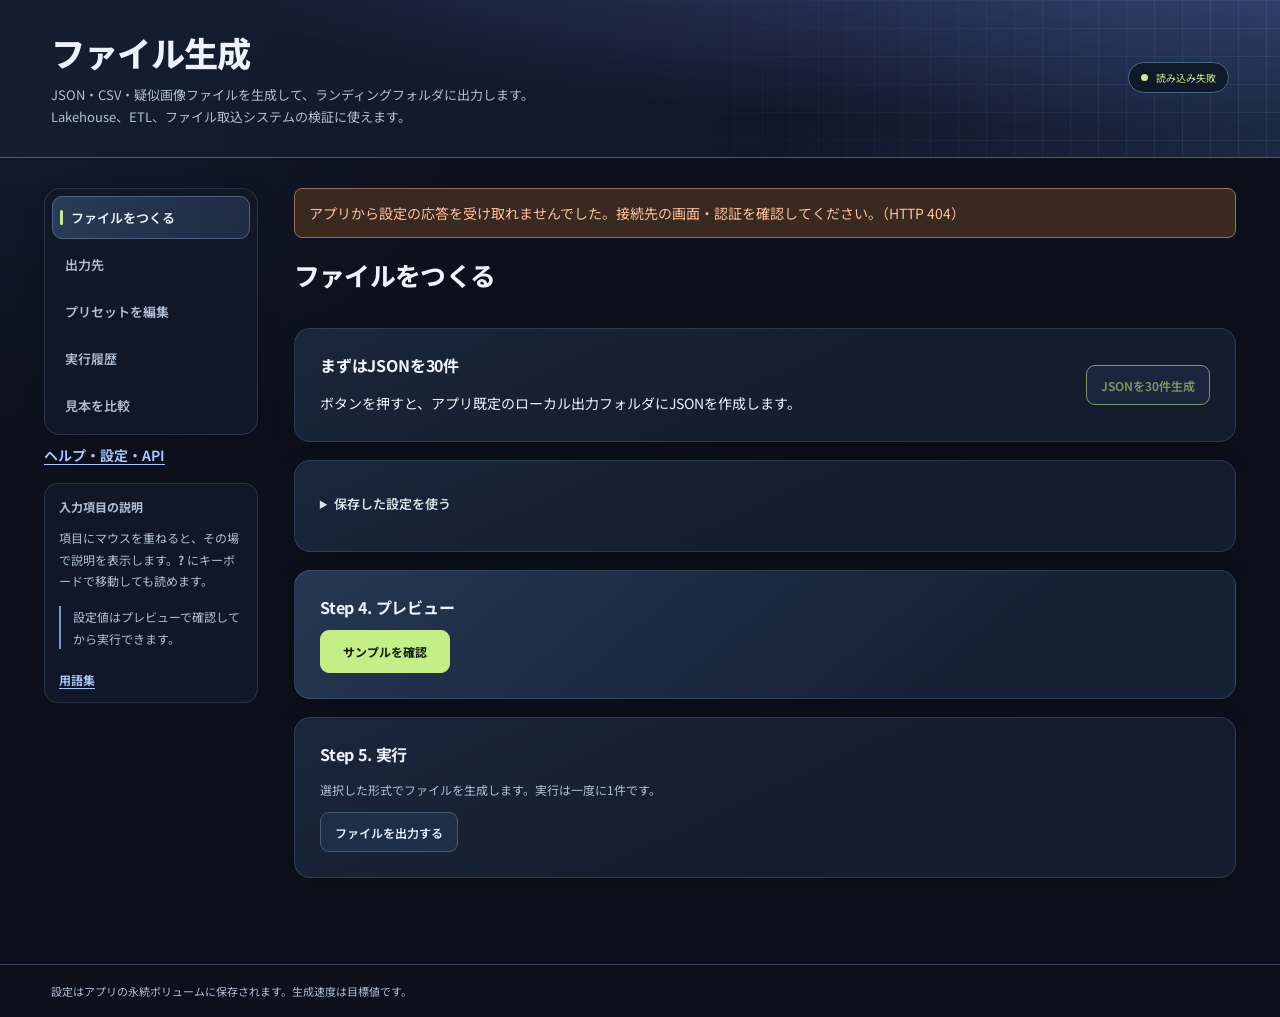
==== commit 466daef8: "Add an interactive preset editor" ====
--- a/static/index.html
+++ b/static/index.html
@@ -3,11 +3,14 @@
   <head>
     <meta charset="utf-8" />
     <meta name="viewport" content="width=device-width,initial-scale=1" />
-    <title>Factory File Generator</title>
+    <title>ファイル生成</title>
     <link rel="stylesheet" href="/static/style.css" />
     <link rel="stylesheet" href="/static/help.css" />
     <script src="/static/comparison.js" defer></script>
     <script src="/static/api-client.js" defer></script>
+    <link rel="stylesheet" href="/static/preset-editor.css" />
+    <script src="/static/preset-editor-config.js" defer></script>
+    <script src="/static/preset-editor.js" defer></script>
     <script src="/static/app.js" defer></script>
   </head>
   <body>
@@ -26,7 +29,7 @@
           ><button class="nav" data-tab="connections">
             <span>出力先</span></button
           ><button class="nav" data-tab="presets">
-            <span>プリセット / JSON</span></button
+            <span>プリセットを編集</span></button
           ><button class="nav" data-tab="history">
             <span>実行履歴</span>
           </button>
@@ -45,6 +48,7 @@
       </aside>
       <main>
         <div id="notice" role="status" aria-live="polite"></div>
+        <p id="previewWarnings" class="note" style="white-space: pre-wrap" role="status" hidden></p>
         <section id="generate" class="tab active">
           <div class="section-head">
             <div>
@@ -68,7 +72,8 @@
               data-help="保存済みプリセットを読み込みます。画面の編集中の設定は置き換わります。"
               >ひな型（プリセット）<select id="presetSelect"></select></label
             ><button id="loadPreset">ひな型を読み込む</button
-            ><button id="resetRun" class="ghost">初期値</button
+            >
+              <button id="editSelectedPreset" type="button">プリセットを編集</button><button id="resetRun" class="ghost">初期値</button
             ><button id="toPreset" class="ghost">この設定を保存…</button>
           </div>
           <div class="preset-scenario">
@@ -158,67 +163,8 @@
           <div class="card note" id="destinationAdvice"></div>
         </section>
         <section id="presets" class="tab">
-          <div class="section-head">
-            <div>
-              <span class="eyebrow">REUSABLE CONFIGURATION</span>
-              <h2>プリセットをつくる</h2>
-            </div>
-            <button id="refreshJson" class="ghost">
-              画面の設定をJSONに反映
-            </button>
-          </div>
-          <div class="card">
-            <section id="presetMetadata" aria-label="ひな型を保存">
-              <h3>ひな型を保存</h3>
-              <p class="muted">新しく保存するときは、既存のひな型と異なるIDを使います。</p>
-              <div class="preset-metadata-fields">
-                <div class="control"><label for="presetId">プリセットID</label>
-                  <input id="presetId" maxlength="64" placeholder="my-preset" />
-                </div>
-                <div class="control"><label for="presetDisplayName">ひな型の表示名（任意）</label>
-                  <input id="presetDisplayName" maxlength="120" placeholder="今の名前を使う場合は空欄" />
-                </div>
-              </div>
-              <label for="presetPurpose">想定する状況（任意）</label>
-              <textarea id="presetPurpose" maxlength="1000" rows="2" placeholder="何を試すのか、結果のどこを見るのか"></textarea>
-              <button id="savePreset" class="primary" type="button">ひな型として保存</button>
-            </section>
-            <div class="grid">
-              <label
-                class="hint"
-                data-help="このJSONを別のアプリへ移す場合は、接続IDに対応する出力先プロファイルを移動先でも設定してください。認証情報は含まれません。"
-                >JSONファイルから読み込む
-                <span class="help" tabindex="0">?</span
-                ><input
-                  id="importPreset"
-                  type="file"
-                  accept="application/json,.json"
-              /></label>
-            </div>
-            <label
-              class="hint"
-              data-help="実行条件・任意パラメーター・データ項目・出力条件を丸ごと編集できます。「JSONを画面に適用」で検証してフォームへ反映します。保存前にこの内容を検証します。"
-              >プリセットJSON <span class="help" tabindex="0">?</span
-              ><textarea
-                id="presetJson"
-                class="code"
-                spellcheck="false"
-                rows="24"
-              ></textarea>
-            </label>
-            <div class="actionbar">
-              <button id="applyJson">JSONを画面に適用</button>
-              <label class="checkline">
-                <input type="checkbox" id="compactExport" checked />
-                既定値を省略
-              </label>
-              <button id="exportPreset">JSONを書き出す</button>
-              <a class="help-entry" href="/help/templates.html">JSONの書き方</a>
-            </div>
-            <p class="muted">
-              出力先のIDを参照します。パスワードやトークンは出力先画面で設定してください。
-            </p>
-          </div>
+          <h2>プリセットを編集</h2>
+          <div id="presetEditor"></div>
         </section>
         <section id="history" class="tab">
           <div class="section-head">
--- a/static/style.css
+++ b/static/style.css
@@ -1,10 +1,3 @@
-@font-face {
-  font-family: "Noto Sans JP";
-  src: url("/static/fonts/noto-sans-jp-all.woff2") format("woff2");
-  font-style: normal;
-  font-weight: 100 900;
-  font-display: swap;
-}
 @font-face {
   font-family: "Noto Sans JP";
   src: url("/static/fonts/noto-sans-jp-ui.woff2") format("woff2");
--- a/static/preset-editor.css
+++ b/static/preset-editor.css
@@ -0,0 +1,136 @@
+#presetEditor {
+  --pe-border: var(--border, var(--line, #3d4b5f));
+  --pe-muted: var(--muted, #9fb3c9);
+  --pe-bg: var(--panel, #122135);
+  --pe-surface: var(--surface, var(--panel2, #15273e));
+  --pe-accent: var(--accent, #61a9fa);
+  max-width: 100%;
+  min-width: 0;
+}
+#presetEditor [hidden] { display: none !important; }
+#presetEditor h3, #presetEditor h4, #presetEditor h5 { margin: 0; line-height: 1.35; }
+#presetEditor h4 { font-size: 1rem; }
+#presetEditor h5 { font-size: .95rem; }
+#presetEditor label { display: grid; gap: .35rem; min-width: 0; }
+#presetEditor select, #presetEditor textarea, #presetEditor input:not([type="checkbox"]) {
+  width: 100%;
+  min-width: 0;
+  padding: .55rem .65rem;
+}
+#presetEditor textarea { resize: vertical; }
+#presetEditor button { min-height: 2.4rem; }
+#presetEditor button:focus-visible, #presetEditor a:focus-visible, #presetEditor summary:focus-visible {
+  outline: 2px solid var(--pe-accent);
+  outline-offset: 3px;
+}
+#presetEditor :disabled { opacity: .55; cursor: default; }
+#presetEditor pre { margin: .35rem 0 0; overflow-wrap: anywhere; white-space: pre-wrap; }
+#presetEditor .pe-heading { display: flex; justify-content: space-between; gap: .75rem; flex-wrap: wrap; margin: 0 0 1rem; }
+#presetEditor .pe-heading p { margin: .4rem 0; color: var(--pe-muted); max-width: 72ch; text-wrap: pretty; }
+#presetEditor .pe-layout {
+  display: grid;
+  grid-template-columns: minmax(14rem, 18rem) minmax(0, 1fr);
+  gap: 1rem;
+  align-items: start;
+  min-width: 0;
+  padding: 0;
+  margin: 0;
+  border: 0;
+}
+#presetEditor .pe-library, #presetEditor .pe-section, #presetEditor .pe-workspace-top, #presetEditor .pe-footer {
+  padding: .9rem;
+  background: var(--pe-bg);
+  border: 1px solid var(--pe-border);
+  border-radius: .65rem;
+  min-width: 0;
+}
+#presetEditor .pe-library { display: grid; gap: .7rem; }
+#presetEditor .pe-library-header, #presetEditor .pe-workspace-top {
+  display: flex; flex-wrap: wrap; gap: .5rem; justify-content: space-between; align-items: center;
+}
+#presetEditor .pe-workspace { min-width: 0; display: grid; gap: .7rem; }
+#presetEditor .pe-workspace-top { position: static; min-height: 0; margin: 0; }
+#presetEditor .pe-workspace-top strong, #presetEditor .pe-workspace-top span { display: block; overflow-wrap: anywhere; }
+#presetEditor #pe-state { color: var(--pe-muted); font-size: .88rem; }
+#presetEditor #pe-state[data-dirty="true"], #presetEditor .pe-warning { color: #f4c982; }
+#presetEditor .pe-actions, #presetEditor .pe-modes { display: flex; flex-wrap: wrap; gap: .4rem; align-items: end; }
+#presetEditor .pe-actions > label { flex: 1 1 14rem; }
+#presetEditor .pe-modes button[aria-pressed="true"] { box-shadow: inset 0 -2px var(--pe-accent); border-color: var(--pe-accent); }
+#presetEditor .pe-filters, #presetEditor .pe-fields, #presetEditor .pe-diff-values {
+  display: grid; grid-template-columns: repeat(2, minmax(0, 1fr)); gap: .75rem;
+}
+#presetEditor .pe-filters { gap: .4rem; }
+#presetEditor .pe-list { list-style: none; padding: 0; margin: 0; max-height: 34rem; overflow: auto; }
+#presetEditor .pe-list li { display: flex; align-items: stretch; border-top: 1px solid var(--pe-border); gap: .3rem; padding: .25rem 0; }
+#presetEditor .pe-list li:first-child { border-top: 0; }
+#presetEditor .pe-list .pe-open { flex: 1 1 auto; text-align: start; overflow-wrap: anywhere; min-width: 0; }
+#presetEditor .pe-list small { display: block; font-weight: 400; font-size: .8rem; margin-top: .15rem; color: var(--pe-muted); }
+#presetEditor .pe-list .pe-selected .pe-open { border-color: var(--pe-accent); }
+#presetEditor .pe-star { min-width: 2.4rem; padding: .25rem; }
+#presetEditor .pe-muted, #presetEditor .pe-field-help, #presetEditor .pe-empty { color: var(--pe-muted); }
+#presetEditor .pe-field-help, #presetEditor .pe-muted { overflow-wrap: anywhere; white-space: normal; }
+#presetEditor .pe-field-help { display: block; margin-top: .2rem; font-size: .84rem; }
+#presetEditor .pe-field, #presetEditor .pe-change, #presetEditor .pe-row-editor { min-width: 0; }
+#presetEditor .pe-wide { grid-column: 1 / -1; }
+#presetEditor .pe-boolean { display: grid; grid-template-columns: auto 1fr; align-items: center; gap: .35rem; }
+#presetEditor .pe-boolean input { grid-column: 1; grid-row: 1; }
+#presetEditor .pe-boolean label { grid-column: 2; }
+#presetEditor .pe-boolean small { grid-column: 1 / -1; }
+#presetEditor .pe-checklabel { display: flex; gap: .3rem; align-items: center; }
+#presetEditor .pe-multiselect { display: flex; gap: .5rem; flex-wrap: wrap; }
+#presetEditor .pe-row {
+  border: 1px solid var(--pe-border);
+  background: var(--pe-surface);
+  margin-top: .55rem;
+  padding: .65rem;
+  border-radius: .4rem;
+}
+#presetEditor .pe-row strong { overflow-wrap: anywhere; }
+#presetEditor .pe-row .pe-fields, #presetEditor details[open] > .pe-fields { margin-top: .65rem; }
+#presetEditor #pe-form { display: grid; gap: .55rem; margin-top: .55rem; }
+#presetEditor .pe-section summary { cursor: pointer; font-weight: 650; }
+#presetEditor .pe-code { font-family: ui-monospace, SFMono-Regular, Consolas, "Noto Sans JP", "Yu Gothic", monospace; tab-size: 2; }
+#presetEditor .pe-message, #presetEditor .pe-issues {
+  margin: .65rem 0;
+  padding: .65rem .8rem;
+  background: var(--pe-surface);
+  border-inline-start: 3px solid var(--pe-accent);
+  white-space: pre-wrap;
+  overflow-wrap: anywhere;
+}
+#presetEditor .pe-message[data-kind="error"] { border-inline-start-color: #f69791; }
+#presetEditor .pe-issues { padding-inline-start: 1.9rem; }
+#presetEditor .pe-issues li + li { margin-top: .35rem; }
+#presetEditor .pe-change { padding: .55rem 0; border-bottom: 1px solid var(--pe-border); overflow-wrap: anywhere; }
+#presetEditor .pe-diff-values > div { min-width: 0; background: var(--pe-surface); padding: .4rem; }
+#presetEditor .pe-summary { display: grid; grid-template-columns: minmax(0, 13rem) minmax(0, 1fr); gap: .5rem; }
+#presetEditor .pe-summary dd { margin: 0; white-space: pre-wrap; overflow-wrap: anywhere; }
+#presetEditor .pe-table-scroll { overflow-x: auto; max-width: 100%; margin-block: .5rem; }
+#presetEditor .pe-table-scroll td { max-width: 20rem; overflow-wrap: anywhere; white-space: pre-wrap; }
+#presetEditor .pe-footer { display: grid; gap: .5rem; position: sticky; bottom: .45rem; z-index: 3; box-shadow: 0 .3rem 1.15rem #0006; }
+#presetEditor .pe-footer p { margin: 0; font-size: .85rem; color: var(--pe-muted); }
+#presetEditor .pe-danger { border-color: #d48489; }
+#presetEditor dialog {
+  width: min(26rem, calc(100% - 2rem));
+  border: 1px solid var(--pe-border);
+  color: inherit;
+  background: var(--pe-bg);
+  border-radius: .65rem;
+  padding: 1rem;
+}
+#presetEditor dialog form { display: grid; gap: .6rem; }
+#presetEditor dialog::backdrop { background: rgb(0 0 0 / .65); }
+#presetEditor .pe-visually-hidden { position: absolute; width: 1px; height: 1px; overflow: hidden; clip-path: inset(50%); }
+@media (max-width: 1050px) {
+  #presetEditor .pe-layout { grid-template-columns: minmax(12rem, 15rem) minmax(0, 1fr); }
+  #presetEditor .pe-fields { grid-template-columns: minmax(0, 1fr); }
+}
+@media (max-width: 790px) {
+  #presetEditor .pe-layout { grid-template-columns: minmax(0, 1fr); }
+  #presetEditor .pe-list { max-height: 18rem; }
+  #presetEditor .pe-footer { position: static; }
+}
+@media (max-width: 480px) {
+  #presetEditor .pe-filters, #presetEditor .pe-diff-values, #presetEditor .pe-summary { grid-template-columns: minmax(0, 1fr); }
+  #presetEditor .pe-summary dd { margin-bottom: .35rem; }
+}
